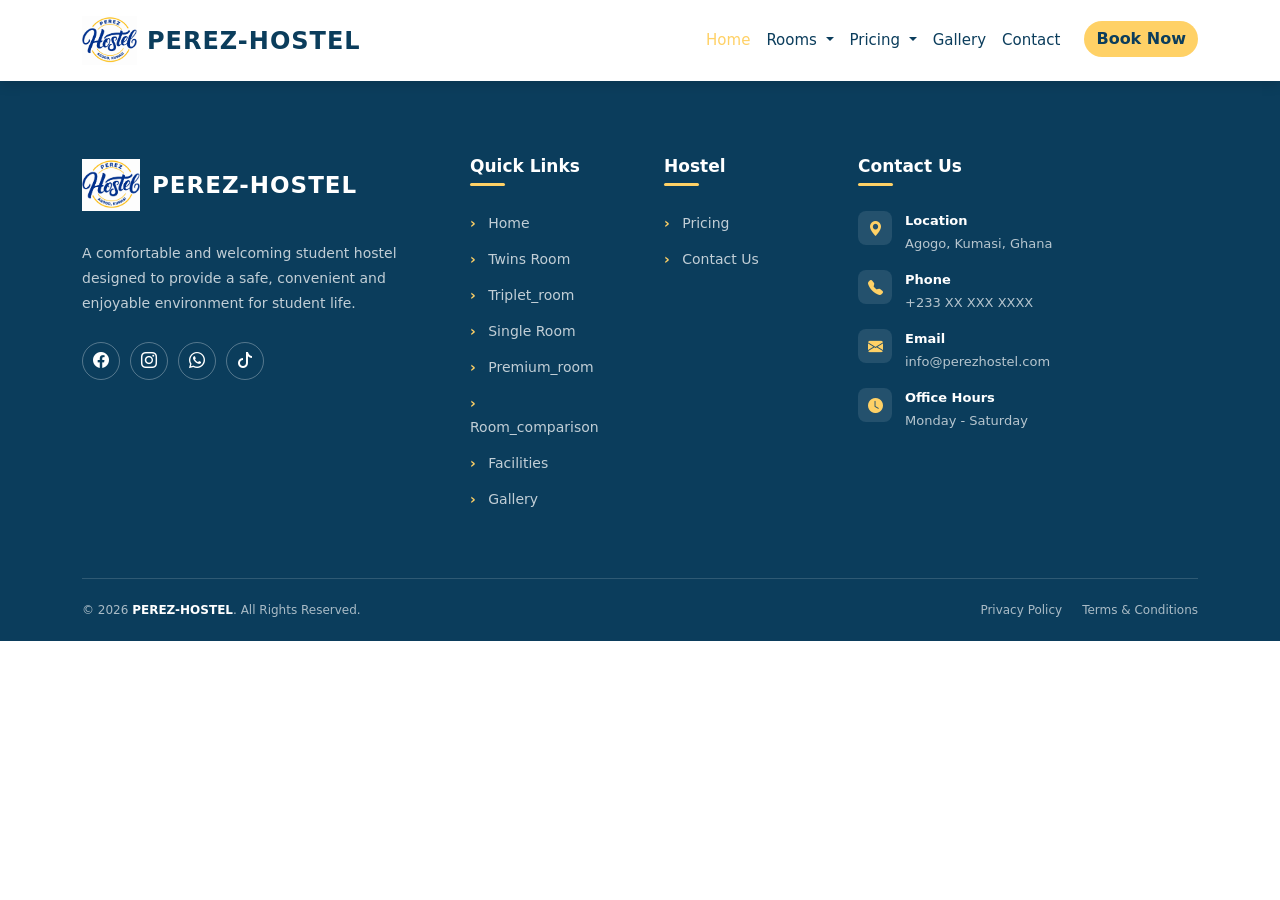
==== about.html @ 24d4a4e7 "new fixes12" ====
<!DOCTYPE html>
<html lang="en">
<head>
    <meta charset="UTF-8">
    <meta name="viewport" content="width=device-width, initial-scale=1.0">

    <title>PEREZ-HOSTEL_ABOUT</title>

    <!-- Bootstrap CSS -->
    <link href="https://cdn.jsdelivr.net/npm/bootstrap@5.3.3/dist/css/bootstrap.min.css" rel="stylesheet">

    <!-- Bootstrap Icons -->
    <link rel="stylesheet" href="https://cdn.jsdelivr.net/npm/bootstrap-icons@1.11.3/font/bootstrap-icons.min.css">
    <!-- OFFLINE BOOTSTRAP CSS -->
    <link rel="stylesheet" href="./bootstrap/css/bootstrap.min.css">
    <!-- BOOTSTRAP ICONS -->
    <link rel="stylesheet" href="https://cdn.jsdelivr.net/npm/bootstrap-icons@1.11.3/font/bootstrap-icons.min.css">
    <link rel="preconnect" href="https://fonts.googleapis.com">
    <link rel="preconnect" href="https://fonts.gstatic.com" crossorigin>
    <link href="https://fonts.googleapis.com/css2?family=Dancing+Script:wght@400..700&family=Noto+Serif+SC:wght@200..900&family=Roboto+Slab:wght@100..900&display=swap" rel="stylesheet">
    <link rel="apple-touch-icon" sizes="180x180" href="./images/favicon_io/apple-touch-icon.png">
    <link rel="icon" type="image/png" sizes="32x32" href="./images/favicon_io/favicon-32x32.png">
    <link rel="icon" type="image/png" sizes="16x16" href="./images/favicon_io/favicon-16x16.png">
    <link rel="manifest" href="./images/favicon_io/site.webmanifest">
    <!-- Bootstrap CSS -->
    <link href="https://cdn.jsdelivr.net/npm/bootstrap@5.3.3/dist/css/bootstrap.min.css" rel="stylesheet">
    <!-- Bootstrap Icons -->
    <link rel="stylesheet" href="https://cdn.jsdelivr.net/npm/bootstrap-icons@1.11.3/font/bootstrap-icons.min.css">
    <!-- My CSS -->
    <link rel="stylesheet" href="stylesheets/style.css">
</head>
<body>
    <!-- NAVBAR -->
    <!-- =========================================
     PEREZ-HOSTEL NAVBAR
========================================= -->

<nav class="navbar navbar-expand-lg hostel-navbar">

    <div class="container">

        <!-- LOGO + HOSTEL NAME -->
        <a class="navbar-brand hostel-brand" href="index.html">

            <img
                class="logo"
                src="./images/logo.png"
                alt="PEREZ-HOSTEL Logo">

            <span>PEREZ-HOSTEL</span>

        </a>


        <!-- =================================
             MOBILE HAMBURGER
        ================================== -->

        <button
            class="navbar-toggler"
            type="button"
            data-bs-toggle="collapse"
            data-bs-target="#hostelNavbar"
            aria-controls="hostelNavbar"
            aria-expanded="false"
            aria-label="Toggle navigation">

            <span class="navbar-toggler-icon"></span>

        </button>


        <!-- =================================
             NAVIGATION
        ================================== -->

        <div
            class="collapse navbar-collapse"
            id="hostelNavbar">

            <ul class="navbar-nav ms-auto">


                <!-- HOME -->
                <li class="nav-item">

                    <a
                        class="nav-link active"
                        href="index.html">
                        Home

                    </a>

                </li>


                <!-- =================================
                     ROOMS DROPDOWN
                ================================== -->

                <li class="nav-item dropdown hostel-dropdown" >

                    <a
                        class="nav-link dropdown-toggle"
                        href="#"
                        role="button"
                        data-bs-toggle="dropdown"
                        aria-expanded="false">
                        Rooms

                    </a>


                    <ul class="dropdown-menu">


                        <li>
                            <a
                                class="dropdown-item"
                                href="single_room.html">
                                Single Room

                            </a>
                        </li>


                        <li>
                            <a
                                class="dropdown-item"
                                href="room2_n_1.html">
                                2-in-1 Room

                            </a>
                        </li>


                        <li>
                            <a
                                class="dropdown-item"
                                href="room3_n_1.html">
                                3-in-1 Room

                            </a>
                        </li>


                        <li>
                            <a
                                class="dropdown-item"
                                href="premium.html">
                                Premium Room

                            </a>
                        </li>


                        <li>
                            <a
                                class="dropdown-item"
                                href="room_comparison.html">
                                Room Comparison

                            </a>
                        </li>


                    </ul>

                </li>                           
                <!-- =================================
                     PRICING DROPDOWN
                ================================== -->

                <li class="nav-item dropdown hostel-dropdown">

                    <a
                        class="nav-link dropdown-toggle"
                        href="#"
                        role="button"
                        data-bs-toggle="dropdown"
                        aria-expanded="false">
                        Pricing

                    </a>


                    <ul class="dropdown-menu">


                        <li>
                            <a
                                class="dropdown-item"
                                href="pricing.html#rooms">

                                Room Prices

                            </a>
                        </li>


                        <li>
                            <a
                                class="dropdown-item"
                                href="pricing.html#payment">
                                Payment Plans

                            </a>
                        </li>

                    </ul>

                </li>


                <!-- GALLERY -->
                <li class="nav-item">

                    <a
                        class="nav-link"
                        href="gallery.html">
                        Gallery

                    </a>

                </li>


                <!-- CONTACT -->
                <li class="nav-item">

                    <a
                        class="nav-link"
                        href="contact.html">
                        Contact

                    </a>

                </li>


                <!-- BOOK NOW -->
                <li class="nav-item ms-lg-3">

                    <a
                        class="btn booking-btn"
                        href="contact.html">
                        Book Now

                    </a>

                </li>


            </ul>

        </div>

    </div>

</nav>
<footer class="hostel-footer">
    
    <div class="container">

        <div class="row g-5">


            <!-- =================================
                 HOSTEL INFORMATION
            ================================== -->

            <div class="col-lg-4 col-md-6">

                <div class="footer-brand">

                    <a href="index.html">

                        <img
                            src="./images/logo.png"
                            alt="Perez Hostel Logo">

                        <span>
                            PEREZ-HOSTEL
                        </span>

                    </a>

                </div>


                <p class="footer-description">

                    A comfortable and welcoming student hostel
                    designed to provide a safe, convenient and
                    enjoyable environment for student life.

                </p>


                <!-- SOCIAL MEDIA -->

                <div class="footer-social">

                    <a href="#" aria-label="Facebook">
                        <i class="bi bi-facebook"></i>
                    </a>

                    <a href="#" aria-label="Instagram">
                        <i class="bi bi-instagram"></i>
                    </a>

                    <a href="#" aria-label="WhatsApp">
                        <i class="bi bi-whatsapp"></i>
                    </a>

                    <a href="#" aria-label="TikTok">
                        <i class="bi bi-tiktok"></i>
                    </a>

                </div>

            </div>


            <!-- =================================
                 QUICK LINKS
            ================================== -->

            <div class="col-lg-2 col-md-6">

                <h3 class="footer-title">
                    Quick Links
                </h3>

                <ul class="footer-links">

                    <li>
                        <a href="index.html">
                            Home
                        </a>
                    </li>
                    <li>
                        <a href="room2_n_1.html">
                            Twins Room
                        </a>
                    </li>
                    
                    <li>
                        <a href="room3_n_1.html">
                            Triplet_room
                        </a>
                    </li>
                    <li>
                        <a href="single_room.html">
                            Single Room
                        </a>
                    </li>
                    <li>
                        <a href="premium.html">
                            Premium_room
                        </a>
                    </li>
                    <li>
                        <a href="room_comparison.html">
                            Room_comparison
                        </a>
                    </li>
                    <li>
                        <a href="#facilities">
                            Facilities
                        </a>
                    </li>

                    <li>
                        <a href="gallery.html">
                            Gallery
                        </a>
                    </li>

                </ul>

            </div>


            <!-- =================================
                 HOSTEL
            ================================== -->

            <div class="col-lg-2 col-md-6">

                <h3 class="footer-title">
                    Hostel
                </h3>

                <ul class="footer-links">

                    <li>
                        <a href="pricing.html">
                            Pricing
                        </a>
                    </li>

                    <li>
                        <a href="contact.html">
                            Contact Us
                        </a>
                    </li>

                </ul>

            </div>


            <!-- =================================
                 CONTACT INFORMATION
            ================================== -->

            <div class="col-lg-4 col-md-6">

                <h3 class="footer-title">
                    Contact Us
                </h3>


                <div class="footer-contact">

                    <div class="contact-item">

                        <i class="bi bi-geo-alt-fill"></i>

                        <div>

                            <strong>
                                Location
                            </strong>

                            <p>
                                Agogo, Kumasi, Ghana
                            </p>

                        </div>

                    </div>


                    <div class="contact-item">

                        <i class="bi bi-telephone-fill"></i>

                        <div>

                            <strong>
                                Phone
                            </strong>

                            <p>
                                +233 XX XXX XXXX
                            </p>

                        </div>

                    </div>


                    <div class="contact-item">

                        <i class="bi bi-envelope-fill"></i>

                        <div>

                            <strong>
                                Email
                            </strong>

                            <p>
                                info@perezhostel.com
                            </p>

                        </div>

                    </div>


                    <div class="contact-item">

                        <i class="bi bi-clock-fill"></i>

                        <div>

                            <strong>
                                Office Hours
                            </strong>

                            <p>
                                Monday - Saturday
                            </p>

                        </div>

                    </div>

                </div>

            </div>

        </div>


        <!-- =================================
             FOOTER BOTTOM
        ================================== -->

        <div class="footer-bottom">

            <p>
                © 2026
                <strong>PEREZ-HOSTEL</strong>.
                All Rights Reserved.
            </p>


            <div class="footer-bottom-links">

                <a href="#">
                    Privacy Policy
                </a>

                <a href="#">
                    Terms & Conditions
                </a>

            </div>

        </div>

    </div>

</footer>
</footer>
<!-- Bootstrap JavaScript
<script src="https://cdn.jsdelivr.net/npm/bootstrap@5.3.3/dist/js/bootstrap.bundle.min.js"></script> -->

    <!-- My JavaScript -->
    <script src="./script/script.js"></script>
<script src="https://cdn.jsdelivr.net/npm/bootstrap@5.3.3/dist/js/bootstrap.bundle.min.js"></script>
</body>
</html>
---- stylesheets/style.css ----
/* =========================================
   PEREZ HOSTEL NAVBAR
========================================= */
.navbar-toggler {
    width: 48px;
    height: 42px;
    padding: 6px 9px;
    border: 2px solid lightskyblue;
    border-radius: 8px;
    background-color:transparent;
    transition: 0.3s ease;
}

.navbar-toggler:hover {
    background-color: rgba(255, 255, 255, 0.15);
}

.navbar-toggler:focus {
    outline: none;
    box-shadow: none;
}

.navbar-toggler-icon {
    width: 100%;

    height: 100%;

    background-size: 100% 100%;

    filter: brightness(0) invert(1);
}

/* ======================================== 
        END 
======================================== */

/* =========================================
  START HERO VIDEO SECTION
========================================= */

.hero-video-section {
    /* width: 100%; */
    margin: 0;
    /* margin-top:0.5px; */

    margin-bottom: 20px;

    /* padding: 0 8px; */

    background-color: white;
}


/* =========================================
   VIDEO CONTAINER
========================================= */

.hero-video-container {
    position: relative;

    width: 100%;

    min-height: calc(100vh - 90px);

    overflow: hidden;
    border-radius: 0 0 14px 14px;

    background-color: #071f2e;
}


/* =========================================
   VIDEO
========================================= */

.hero-video {
    position: absolute;

    top: 0;
    left: 0;

    width: 100%;
    height: 100%;

    object-fit: cover;

    display: block;
}


/* =========================================
   DARK OVERLAY
========================================= */

.hero-video-overlay {
    position: absolute;

    inset: 0;

    background:
        linear-gradient(
            90deg,
            rgba(0, 0, 0, 0.70),
            rgba(0, 0, 0, 0.25),
            rgba(0, 0, 0, 0.15)
        );

    z-index: 1;
}


/* =========================================
   HERO CONTENT
========================================= */

.hero-video-content {
    position: absolute;

    z-index: 2;

    top: 50%;
    left: 8%;

    transform: translateY(-50%);

    max-width: 650px;

    color: white;
}


/* SMALL TITLE */

.hero-small-title {
    display: inline-block;

    margin-bottom: 10px;

    color: #ffd166;

    font-size: 14px;

    font-weight: 700;

    letter-spacing: 3px;
}


/* MAIN TITLE */

.hero-video-content h1 {
    margin: 0;

    color: white;

    font-size: clamp(42px, 6vw, 82px);

    font-weight: 800;

    letter-spacing: 2px;

    line-height: 1.05;
}


/* DESCRIPTION */

.hero-video-content p {
    margin: 18px 0 30px;

    color: rgba(255, 255, 255, 0.92);

    font-size: clamp(18px, 2vw, 25px);

    font-weight: 400;
}


/* =========================================
   BUTTONS
========================================= */

.hero-buttons {
    display: flex;

    align-items: center;

    gap: 14px;
}


.hero-main-btn,
.hero-outline-btn {
    display: inline-flex;

    align-items: center;

    justify-content: center;

    gap: 8px;

    padding: 13px 23px;

    border-radius: 30px;

    text-decoration: none;

    font-size: 14px;

    font-weight: 700;

    transition: 0.3s ease;
}


/* MAIN BUTTON */

.hero-main-btn {
    background-color: #ffd166;

    color: #0b3d5c;
}


.hero-main-btn:hover {
    background-color: #0b3d5c;

    color: #ffd166;

    transform: translateY(-3px);
}


.hero-main-btn i {
    transition: transform 0.3s ease;
}


.hero-main-btn:hover i {
    transform: translateX(5px);
}


/* OUTLINE BUTTON */

.hero-outline-btn {
    border: 2px solid white;

    color: white;

    background-color: transparent;
}


.hero-outline-btn:hover {
    background-color: white;

    color: #0b3d5c;

    transform: translateY(-3px);
}


/* =========================================
   ABOUT SECTION
========================================= */

.about-hostel {
    margin-top: 20px;

    padding: 85px 20px;

    background-color: #f7f9fc;
}


.about-hostel-content {
    max-width: 800px;

    margin: auto;

    text-align: center;
}


.about-hostel-content > span {
    color: #0b3d5c;

    font-size: 13px;

    font-weight: 700;

    letter-spacing: 2px;
}


.about-hostel-content h2 {
    margin: 12px 0 18px;

    color: #0b3d5c;

    font-size: 40px;

    font-weight: 800;
}


.about-hostel-content h2 strong {
    color: #d99b00;
}


.about-hostel-content p {
    color: #6b7280;

    font-size: 16px;

    line-height: 1.8;

    margin: 0;
}



/* =========================================
   PEREZ-HOSTEL NAVBAR
========================================= */

.hostel-navbar {
    background-color:#fff;
    box-shadow: 0 3px 12px rgba(0, 0, 0, 0.15);
}


/* =========================================
   LOGO
========================================= */

.logo {
    width: 55px;
    height: 55px;
    object-fit: contain;
}


.hostel-brand {
    display: flex;
    align-items: center;
    gap: 10px;
    text-decoration: none;
}


.hostel-brand span {
    color:#0b3d5c;
    font-size: 24px;
    font-weight: bold;
    letter-spacing: 1px;
}


.hostel-brand:hover span {
    color: #ffd166;
}


/* =========================================
   NAVIGATION LINKS
========================================= */

.hostel-navbar .nav-link {
    color:#0b3d5c;

    font-size: 15px;
    font-weight: 500;

    transition: 0.3s ease;
}


.hostel-navbar .nav-link:hover {
    color: #ffd166;
}


.hostel-navbar .nav-link.active {
    color: #ffd166;
}


/* =========================================
   DROPDOWN MENU
========================================= */

.hostel-navbar .dropdown-menu {
    background-color: white;

    border: none;

    border-radius: 10px;

    padding: 8px 0;

    min-width: 220px;

    box-shadow: 0 8px 25px rgba(0, 0, 0, 0.18);
}


/* =========================================
   DROPDOWN ITEMS
========================================= */

.hostel-navbar .dropdown-item {
    color: #0b3d5c;

    font-size: 14px;

    padding: 10px 18px;

    transition: 0.25s ease;
}


.hostel-navbar .dropdown-item:hover {
    background-color: #0b3d5c;

    color: white;

    padding-left: 22px;
}


/* =========================================
   DROPDOWN DIVIDER
========================================= */

.hostel-navbar .dropdown-divider {
    margin: 6px 12px;
}


/* =========================================
   BOOK NOW BUTTON
========================================= */

.booking-btn {
    background-color: #ffd166;

    color: #0b3d5c;

    font-weight: bold;

    border-radius: 25px;

    border: none;

    transition: 0.3s ease;
}


.booking-btn:hover {
    background-color: white;

    color: #0b3d5c;

    transform: translateY(-2px);
}

/* =========================================
   HOSTEL INTRODUCTION SECTION
========================================= */

.hostel-intro {
    background-color: #ffffff;

    padding: 70px 20px;

    text-align: center;
}


/* CONTENT */

.intro-content {
    max-width: 850px;

    margin: 0 auto;
}


/* SMALL TITLE */

.intro-label {
    display: inline-block;

    color: #0b3d5c;

    font-size: 14px;

    font-weight: 700;

    letter-spacing: 2px;

    margin-bottom: 12px;
}


/* MAIN HEADING */

.intro-content h2 {
    color: #0b3d5c;

    font-size: 38px;

    font-weight: 800;

    line-height: 1.25;

    margin-bottom: 15px;
}


.intro-content h2 span {
    color: #d99b00;
}


/* GOLD LINE */

.intro-line {
    width: 65px;

    height: 4px;

    background-color: #ffd166;

    border-radius: 10px;

    margin: 0 auto 25px;
}


/* DESCRIPTION */

.intro-content p {
    max-width: 720px;

    margin: 0 auto 30px;

    color: #5f6b75;

    font-size: 16px;

    line-height: 1.8;
}


/* =========================================
   FEATURES
========================================= */

.intro-features {
    display: flex;

    justify-content: center;

    flex-wrap: wrap;

    gap: 25px;

    margin-bottom: 30px;
}


.intro-feature {
    display: flex;

    align-items: center;

    gap: 8px;

    color: #0b3d5c;

    font-size: 14px;

    font-weight: 600;
}


.intro-feature i {
    color: #d99b00;

    font-size: 19px;
}


/* =========================================
   BUTTON
========================================= */

.intro-btn {
    display: inline-flex;

    align-items: center;

    gap: 8px;

    padding: 12px 24px;

    background-color: #0b3d5c;

    color: white;

    text-decoration: none;

    border-radius: 25px;

    font-size: 14px;

    font-weight: 600;

    transition: 0.3s ease;
}


.intro-btn:hover {
    background-color: #ffd166;

    color: #0b3d5c;

    transform: translateY(-2px);
}


.intro-btn i {
    transition: 0.3s ease;
}


.intro-btn:hover i {
    transform: translateX(4px);
}

/* =========================================
   FEATURED SECTION
========================================= */

.featured-section {
    background-color: #f7f9fc;

    padding: 85px 20px;

    overflow: hidden;
}


/* =========================================
   SECTION HEADING
========================================= */

.featured-heading {
    text-align: center;

    max-width: 750px;

    margin: 0 auto 50px;
}


.featured-label {
    display: inline-block;

    color: #0b3d5c;

    font-size: 13px;

    font-weight: 700;

    letter-spacing: 2px;

    margin-bottom: 10px;
}


.featured-heading h2 {
    color: #0b3d5c;

    font-size: 38px;

    font-weight: 800;

    margin-bottom: 12px;
}


.featured-heading h2 span {
    color: #d99b00;
}


.featured-line {
    width: 60px;

    height: 4px;

    background-color: #ffd166;

    border-radius: 10px;

    margin: 0 auto 20px;
}


.featured-heading p {
    color: #6b7280;

    font-size: 16px;

    line-height: 1.7;

    margin: 0;
}


/* =========================================
   FEATURED CARD
========================================= */

.featured-card {
    height: 100%;

    background-color: white;

    border-radius: 18px;

    overflow: hidden;

    box-shadow: 0 8px 25px rgba(0, 0, 0, 0.08);

    transition:
        transform 0.4s ease,
        box-shadow 0.4s ease;

    opacity: 0;

    transform: translateY(70px);
}


/* =========================================
   CARD SCROLL ANIMATION
========================================= */

.featured-card.show-card {
    opacity: 1;

    transform: translateY(0);

    transition:
        opacity 0.8s ease,
        transform 0.8s ease;
}


/* Different animation delays */

.col-lg-4:nth-child(1) .featured-card {
    transition-delay: 0.1s;
}


.col-lg-4:nth-child(2) .featured-card {
    transition-delay: 0.25s;
}


.col-lg-4:nth-child(3) .featured-card {
    transition-delay: 0.4s;
}


/* =========================================
   CARD HOVER
========================================= */

.featured-card:hover {
    transform: translateY(-10px);

    box-shadow: 0 18px 40px rgba(0, 0, 0, 0.14);
}


/* =========================================
   FEATURED IMAGE
========================================= */

.featured-image {
    height: 220px;

    position: relative;

    overflow: hidden;
}


.featured-image img {
    width: 100%;

    height: 100%;

    object-fit: cover;

    transition: transform 0.5s ease;
}


.featured-card:hover .featured-image img {
    transform: scale(1.07);
}


/* =========================================
   IMAGE OVERLAY
========================================= */

.featured-image::after {
    content: "";

    position: absolute;

    inset: 0;

    background: linear-gradient(
        to top,
        rgba(11, 61, 92, 0.45),
        transparent
    );
}


/* =========================================
   FEATURED ICON
========================================= */

.featured-icon {
    position: absolute;

    z-index: 2;

    bottom: 15px;

    left: 18px;

    width: 48px;

    height: 48px;

    display: flex;

    align-items: center;

    justify-content: center;

    background-color: #ffd166;

    color: #0b3d5c;

    border-radius: 50%;

    font-size: 20px;

    box-shadow: 0 5px 15px rgba(0, 0, 0, 0.15);
}


/* =========================================
   CARD CONTENT
========================================= */

.featured-content {
    position: relative;

    padding: 28px 25px 30px;
}


.featured-number {
    position: absolute;

    top: 20px;

    right: 22px;

    color: #e5e7eb;

    font-size: 34px;

    font-weight: 800;
}


.featured-content h3 {
    color: #0b3d5c;

    font-size: 21px;

    font-weight: 700;

    margin-bottom: 12px;
}


.featured-content p {
    color: #6b7280;

    font-size: 14px;

    line-height: 1.7;

    margin-bottom: 20px;
}


/* =========================================
   CARD LINK
========================================= */

.featured-link {
    display: inline-flex;

    align-items: center;

    gap: 7px;

    color: #0b3d5c;

    text-decoration: none;

    font-size: 14px;

    font-weight: 700;

    transition: 0.3s ease;
}


.featured-link i {
    transition: transform 0.3s ease;
}


.featured-link:hover {
    color: #d99b00;
}


.featured-link:hover i {
    transform: translateX(5px);
}

/* facilities */
/* =========================================
   FACILITIES GALLERY
========================================= */

.facilities-gallery {
    padding: 90px 20px;

    background-color: #f7f9fc;

    overflow: hidden;
}


/* =========================================
   HEADING
========================================= */

.facilities-gallery-heading {
    max-width: 760px;

    margin: 0 auto 55px;

    text-align: center;
}


.facilities-gallery-heading > span {
    color: #0b3d5c;

    font-size: 13px;

    font-weight: 700;

    letter-spacing: 2px;
}


.facilities-gallery-heading h2 {
    margin: 12px 0;

    color: #0b3d5c;

    font-size: 40px;

    font-weight: 800;

    line-height: 1.2;
}


.facilities-gallery-heading h2 strong {
    color: #d99b00;
}


.facilities-heading-line {
    width: 65px;

    height: 4px;

    margin: 20px auto;

    background-color: #ffd166;

    border-radius: 10px;
}


.facilities-gallery-heading p {
    color: #6b7280;

    font-size: 16px;

    line-height: 1.8;

    margin: 0;
}


/* =========================================
   FACILITY GRID
========================================= */

.facilities-grid {
    display: grid;

    grid-template-columns: repeat(2, 1fr);

    gap: 22px;
}


/* =========================================
   FACILITY CARD
========================================= */

.facility-card {
    height: 300px;

    position: relative;

    overflow: hidden;

    border-radius: 20px;

    background-color: #0b3d5c;

    box-shadow:
        0 10px 30px rgba(0, 0, 0, 0.10);

    opacity: 0;

    transform: translateY(70px);

    transition:
        opacity 0.8s ease,
        transform 0.8s ease,
        box-shadow 0.3s ease;
}


.facility-card-large {
    height: 430px;

    grid-row: span 2;
}


.facility-card-wide {
    grid-column: span 2;

    height: 280px;
}


/* =========================================
   CARD VISIBLE
========================================= */

.facility-card.facility-visible {
    opacity: 1;

    transform: translateY(0);
}


/* =========================================
   STAGGERED ANIMATION
========================================= */

.facility-card:nth-child(1) {
    transition-delay: 0.05s;
}

.facility-card:nth-child(2) {
    transition-delay: 0.15s;
}

.facility-card:nth-child(3) {
    transition-delay: 0.25s;
}

.facility-card:nth-child(4) {
    transition-delay: 0.35s;
}

.facility-card:nth-child(5) {
    transition-delay: 0.45s;
}

.facility-card:nth-child(6) {
    transition-delay: 0.55s;
}


/* =========================================
   IMAGE
========================================= */

.facility-card img {
    width: 100%;

    height: 100%;

    display: block;

    object-fit: cover;

    transition: transform 0.7s ease;
}


.facility-card:hover img {
    transform: scale(1.08);
}


/* =========================================
   DARK IMAGE OVERLAY
========================================= */

.facility-card::after {
    content: "";

    position: absolute;

    inset: 0;

    background:
        linear-gradient(
            to top,
            rgba(0, 0, 0, 0.82),
            rgba(0, 0, 0, 0.05) 70%
        );

    pointer-events: none;
}


/* =========================================
   CONTENT OVER IMAGE
========================================= */

.facility-overlay {
    position: absolute;

    z-index: 2;

    left: 25px;

    right: 25px;

    bottom: 24px;

    display: flex;

    align-items: flex-end;

    gap: 15px;

    color: white;
}


/* =========================================
   ICON
========================================= */

.facility-icon {
    flex-shrink: 0;

    width: 50px;

    height: 50px;

    display: flex;

    align-items: center;

    justify-content: center;

    border-radius: 14px;

    background-color: #ffd166;

    color: #0b3d5c;

    font-size: 20px;

    transition: transform 0.3s ease;
}


.facility-card:hover .facility-icon {
    transform: translateY(-5px) rotate(-4deg);
}


/* =========================================
   NUMBER
========================================= */

.facility-overlay span {
    color: #ffd166;

    font-size: 12px;

    font-weight: 700;

    letter-spacing: 1px;
}


/* =========================================
   TITLE
========================================= */

.facility-overlay h3 {
    margin: 3px 0 5px;

    color: white;

    font-size: 21px;

    font-weight: 700;
}


/* =========================================
   DESCRIPTION
========================================= */

.facility-overlay p {
    max-width: 480px;

    margin: 0;

    color: rgba(255, 255, 255, 0.85);

    font-size: 13px;

    line-height: 1.5;
}


/* =========================================
   HOVER CARD
========================================= */

.facility-card:hover {
    box-shadow:
        0 20px 45px rgba(0, 0, 0, 0.18);
}


/* =========================================
   BUTTON
========================================= */

.facilities-gallery-button {
    text-align: center;

    margin-top: 40px;
}


.facilities-gallery-button a {
    display: inline-flex;

    align-items: center;

    gap: 9px;

    padding: 13px 25px;

    background-color: #0b3d5c;

    color: white;

    border-radius: 30px;

    text-decoration: none;

    font-size: 14px;

    font-weight: 700;

    transition: 0.3s ease;
}


.facilities-gallery-button a:hover {
    background-color: #ffd166;

    color: #0b3d5c;

    transform: translateY(-3px);
}


.facilities-gallery-button i {
    transition: transform 0.3s ease;
}


.facilities-gallery-button a:hover i {
    transform: translateX(5px);
}

.testi {
  padding: 110px 20px;
  background: linear-gradient(180deg, #ffffff 0%, #f9fafb 100%);
  font-family: 'Poppins', system-ui, sans-serif;
  overflow: hidden;
}

.testi__container {
  max-width: 1100px;
  margin: 0 auto;
}

/* ---------- Header ---------- */
.testi__header {
  text-align: center;
  max-width: 620px;
  margin: 0 auto 55px;
}

.testi__eyebrow {
  display: inline-block;
  color: var(--accent);
  font-size: 13px;
  font-weight: 600;
  letter-spacing: 2px;
  text-transform: uppercase;
  margin-bottom: 12px;
}

/* .testi__title {
  font-size: clamp(1.7rem, 3.4vw, 2.3rem);
  font-weight: 700;
  color: var(--text-dark);
  margin-bottom: 12px;
} */
.testi__header h2 {
    margin: 12px 0;
    color: #0b3d5c;
    font-size: 40px;
    font-weight: 800;
    line-height: 1.2;
}


.testi__header h2 strong {
    color: #d99b00;
}
/* 
.testi__header h2{
    color: navy;
} */

.testi__subtitle {
  color: var(--text-muted);
  font-size: 0.98rem;
  line-height: 1.6;
  margin: 0;
}

/* ---------- Viewport & Track ---------- */
.testi__viewport {
  overflow: hidden;
  padding: 10px 0 30px;
}

.testi__track {
  display: flex;
  gap: 24px;
  transition: transform 0.7s cubic-bezier(0.22, 1, 0.36, 1);
  will-change: transform;
}

/* ---------- Card ---------- */
.t-card {
  flex: 0 0 calc((100% - 48px) / 3);
  background: #fff;
  border: 1px solid var(--border);
  border-radius: 18px;
  padding: 30px 26px 26px;
  display: flex;
  flex-direction: column;
  position: relative;
  transition: transform 0.4s ease, box-shadow 0.4s ease;
}

.t-card:hover {
  transform: translateY(-6px);
  box-shadow: 0 18px 40px rgba(0, 0, 0, 0.08);
}

.t-card__quote {
  position: absolute;
  top: 10px;
  right: 22px;
  font-size: 5rem;
  line-height: 1;
  color: rgba(255, 107, 53, 0.12);
  font-family: Georgia, serif;
  pointer-events: none;
}

.t-card__stars {
  color: #f59e0b;
  font-size: 0.95rem;
  letter-spacing: 2px;
  margin-bottom: 14px;
}

.t-card__text {
  font-size: 0.9rem;
  color: var(--text-muted);
  line-height: 1.7;
  margin: 0 0 22px;
  flex: 1;
}

.t-card__author {
  display: flex;
  align-items: center;
  gap: 12px;
  padding-top: 18px;
  border-top: 1px solid var(--border);
}

.t-card__author img {
  width: 44px;
  height: 44px;
  border-radius: 50%;
  object-fit: cover;
  border: 2px solid var(--accent);
}

.t-card__author strong {
  display: block;
  font-size: 0.9rem;
  font-weight: 600;
  color: var(--text-dark);
}

.t-card__author span {
  font-size: 0.76rem;
  color: var(--text-muted);
}

/* ---------- Controls ---------- */
.testi__controls {
  display: flex;
  justify-content: center;
  align-items: center;
  gap: 20px;
  margin-top: 20px;
}

.testi__arrow {
  width: 44px;
  height: 44px;
  border-radius: 50%;
  border: 1px solid var(--border);
  background: #fff;
  color: var(--text-dark);
  font-size: 1.1rem;
  cursor: pointer;
  transition: all 0.3s ease;
}

.testi__arrow:hover {
  background: var(--accent);
  color: #fff;
  border-color: var(--accent);
  transform: scale(1.08);
}

.testi__dots {
  display: flex;
  gap: 8px;
}

.testi__dots button {
  width: 9px;
  height: 9px;
  border-radius: 50%;
  border: none;
  background: #d1d5db;
  cursor: pointer;
  padding: 0;
  transition: all 0.3s ease;
}

.testi__dots button.active {
  background:navy;
  width: 26px;
  border-radius: 999px;
}

/* ---------- Newsletter Strip ---------- */
.footer__newsletter {
  display: flex;
  justify-content: space-between;
  align-items: center;
  gap: 30px;
  padding: 30px 34px;
  background: linear-gradient(135deg, var(--blue) 0%, var(--blue-dark) 100%);
  border-radius: 18px;
  color: var(--white);
  margin-bottom: 60px;
  /* box-shadow: 0 12px 30px rgba(30, 95, 191, 0.25); */
}

.footer__newsletter-text h3 {
  font-size: 1.25rem;
  font-weight: 700;
  margin: 0 0 6px;
}

.footer__newsletter-text p {
  font-size: 0.88rem;
  opacity: 0.85;
  margin: 0;
}

.footer__form {
  display: flex;
  background: var(--white);
  border-radius: 999px;
  padding: 5px;
  min-width: 340px;
  box-shadow: 0 6px 18px rgba(0, 0, 0, 0.1);
}

.footer__form input {
  flex: 1;
  border: none;
  outline: none;
  padding: 10px 18px;
  font-size: 0.88rem;
  /* color: var(--blue-dark); */
  background: transparent;
  font-family: inherit;
}

.footer__form input::placeholder {
  color: #94b0b8;
}

.footer__form button {
  border: none;
  padding: 10px 22px;
  border-radius: 999px;
  /* background: var(--blue); */
  color: var(--white);
  font-size: 0.85rem;
  font-weight: 600;
  cursor: pointer;
  transition: background 0.3s ease, transform 0.3s ease;
  font-family: inherit;
}

.footer__form button:hover {
  /* background: var(--blue-dark); */
  transform: translateX(2px);
}

/* ---------- Main Grid ---------- */
.footer__grid {
  display: grid;
  grid-template-columns: 1.5fr 1fr 1fr 1.3fr;
  gap: 50px;
  padding-bottom: 50px;
  border-bottom: 1px solid var(--blue-border);
}
 
/* =========================================
   PEREZ HOSTEL FOOTER
========================================= */

.hostel-footer {

    background-color:#0b3d5c;

    color:#fff;

    padding: 75px 20px 0;

}


/* =========================================
   FOOTER BRAND
========================================= */

.footer-brand a {

    display: inline-flex;

    align-items: center;

    gap: 12px;

    text-decoration: none;

}


.footer-brand img {

    width: 58px;

    height: 58px;

    object-fit: contain;

}


.footer-brand span {

    color:#fff;

    font-size: 23px;

    font-weight: 800;

    letter-spacing: 1px;

    transition: 0.3s ease;

}


.footer-brand a:hover span {

    color: #ffd166;

}


/* =========================================
   FOOTER DESCRIPTION
========================================= */

.footer-description {

    max-width: 370px;

    margin: 20px 0 25px;

    color: rgba(255, 255, 255, 0.75);

    font-size: 14px;

    line-height: 1.8;

}


/* =========================================
   SOCIAL MEDIA
========================================= */

.footer-social {

    display: flex;

    gap: 10px;

}


.footer-social a {

    width: 38px;

    height: 38px;

    display: flex;

    align-items: center;

    justify-content: center;

    border: 1px solid rgba(255, 255, 255, 0.3);

    border-radius: 50%;

    color:white;

    text-decoration: none;

    font-size: 16px;

    transition: 0.3s ease;

}


.footer-social a:hover {

    background-color: #ffd166;

    border-color: #ffd166;

    color:white;

    transform: translateY(-4px);

}


/* =========================================
   FOOTER TITLES
========================================= */

.footer-title {

    position: relative;

    margin-bottom: 25px;

    padding-bottom: 10px;

    color:white;

    font-size: 17px;

    font-weight: 700;

}


/* SMALL GOLD LINE */

.footer-title::after {

    content: "";

    position: absolute;

    left: 0;

    bottom: 0;

    width: 35px;

    height: 3px;

    border-radius: 5px;

    background-color: #ffd166;

}


/* =========================================
   FOOTER LINKS
========================================= */

.footer-links {

    margin: 0;

    padding: 0;

    list-style: none;

}


.footer-links li {

    margin-bottom: 12px;

}


.footer-links a {

    color: rgba(255, 255, 255, 0.75);

    text-decoration: none;

    font-size: 14px;

    transition: 0.3s ease;

}


.footer-links a::before {

    content: "›";

    margin-right: 8px;

    color: #ffd166;

    font-weight: bold;

}


.footer-links a:hover {

    color: #ffd166;

    padding-left: 5px;

}


/* =========================================
   CONTACT
========================================= */

.footer-contact {

    display: flex;

    flex-direction: column;

    gap: 17px;

}


.contact-item {

    display: flex;

    align-items: flex-start;

    gap: 13px;

}


.contact-item > i {

    flex-shrink: 0;

    width: 34px;

    height: 34px;

    display: flex;

    align-items: center;

    justify-content: center;

    border-radius: 8px;

    background-color: rgba(255, 255, 255, 0.1);

    color: #ffd166;

    font-size: 15px;

}


.contact-item strong {

    display: block;

    margin-bottom: 3px;

    color: white;

    font-size: 13px;

}


.contact-item p {

    margin: 0;

    color: rgba(255, 255, 255, 0.7);

    font-size: 13px;

    line-height: 1.5;

}


/* =========================================
   FOOTER BOTTOM
========================================= */

.footer-bottom {

    display: flex;

    align-items: center;

    justify-content: space-between;

    gap: 20px;

    margin-top: 55px;

    padding: 22px 0;

    border-top: 1px solid rgba(255, 255, 255, 0.15);

}


.footer-bottom p {

    margin: 0;

    color: rgba(255, 255, 255, 0.65);

    font-size: 12px;

}


.footer-bottom strong {

    color: white;

}


.footer-bottom-links {

    display: flex;

    gap: 20px;

}


.footer-bottom-links a {

    color: rgba(255, 255, 255, 0.65);

    text-decoration: none;

    font-size: 12px;

    transition: 0.3s ease;

}


.footer-bottom-links a:hover {

    color: #ffd166;

}
 

/* =========================================
   TABLET
========================================= */

@media (max-width: 991px) {

    .hostel-footer {

        padding-top: 60px;

    }

}


/* =========================================
   MOBILE
========================================= */

@media (max-width: 576px) {

    .hostel-footer {

        padding: 50px 20px 0;

    }


    .footer-brand span {

        font-size: 20px;

    }


    .footer-title {

        margin-bottom: 18px;

    }


    .footer-description {

        font-size: 13px;

    }


    .footer-bottom {

        flex-direction: column;

        align-items: flex-start;

        margin-top: 40px;

    }


    .footer-bottom-links {

        flex-direction: column;

        gap: 8px;

    }

}
/* ---------- Responsive ---------- */
@media (max-width: 960px) {
  .footer__grid {
    grid-template-columns: 1fr 1fr;
    gap: 40px;
  }
  .footer__col--brand {
    grid-column: span 2;
  }
}

@media (max-width: 720px) {
  .footer__newsletter {
    flex-direction: column;
    text-align: center;
    padding: 30px 22px;
  }
  .footer__form {
    width: 100%;
    min-width: 0;
  }
}

@media (max-width: 560px) {
  .footer { padding: 60px 16px 24px; }
  .footer__grid {
    grid-template-columns: 1fr;
    gap: 34px;
  }
  .footer__col--brand { grid-column: span 1; }
  .footer__bottom {
    flex-direction: column;
    text-align: center;
  }
}
/* =========================================
   TABLET
========================================= */

@media (max-width: 991px) {

    .hostel-footer {

        padding-top: 60px;

    }

}


/* =========================================
   MOBILE
========================================= */

@media (max-width: 576px) {

    .hostel-footer {

        padding: 50px 20px 0;

    }


    .footer-brand span {

        font-size: 20px;

    }


    .footer-title {

        margin-bottom: 18px;

    }


    .footer-description {

        font-size: 13px;

    }


    .footer-bottom {

        flex-direction: column;

        align-items: flex-start;

        margin-top: 40px;

    }


    .footer-bottom-links {

        flex-direction: column;

        gap: 8px;

    }

}
/* ---------- Responsive ---------- */
@media (max-width: 900px) {
  .t-card { flex: 0 0 calc((100% - 24px) / 2); }
}

@media (max-width: 600px) {
  .testi { padding: 80px 16px; }
  .t-card { flex: 0 0 100%; }
}
/* =========================================
   TABLET
========================================= */

@media (max-width: 991px) {

    .facilities-gallery {
        padding: 70px 20px;
    }


    .facilities-gallery-heading h2 {
        font-size: 34px;
    }


    .facility-card {
        height: 280px;
    }


    .facility-card-large {
        height: 380px;
    }

}


/* =========================================
   MOBILE
========================================= */

@media (max-width: 576px) {

    .facilities-gallery {
        padding: 55px 18px;
    }


    .facilities-gallery-heading {
        margin-bottom: 35px;
    }


    .facilities-gallery-heading h2 {
        font-size: 29px;
    }


    .facilities-gallery-heading p {
        font-size: 14px;
    }


    .facilities-grid {
        grid-template-columns: 1fr;

        gap: 16px;
    }


    .facility-card,
    .facility-card-large,
    .facility-card-wide {
        grid-column: auto;

        grid-row: auto;

        height: 280px;
    }


    .facility-overlay {
        left: 17px;

        right: 17px;

        bottom: 18px;

        gap: 10px;
    }


    .facility-icon {
        width: 43px;

        height: 43px;

        font-size: 17px;

        border-radius: 11px;
    }


    .facility-overlay h3 {
        font-size: 18px;
    }


    .facility-overlay p {
        font-size: 12px;
    }

}
/* =========================================
   TABLET
========================================= */

@media (max-width: 991px) {

    .featured-section {
        padding: 70px 20px;
    }


    .featured-heading h2 {
        font-size: 34px;
    }


    .featured-image {
        height: 210px;
    }

}


/* =========================================
   MOBILE
========================================= */

@media (max-width: 576px) {

    .featured-section {
        padding: 55px 18px;
    }


    .featured-heading {
        margin-bottom: 35px;
    }


    .featured-heading h2 {
        font-size: 29px;
    }


    .featured-heading p {
        font-size: 14px;
    }


    .featured-image {
        height: 200px;
    }


    .featured-content {
        padding: 24px 20px 27px;
    }

}
/* =========================================
   MOBILE
========================================= */

@media (max-width: 576px) {

    .hostel-intro {
        padding: 50px 18px;
    }


    .intro-content h2 {
        font-size: 28px;
    }


    .intro-content p {
        font-size: 15px;

        line-height: 1.7;
    }


    .intro-features {
        flex-direction: column;

        align-items: center;

        gap: 15px;
    }


    .intro-feature {
        font-size: 13px;
    }

}

/* =========================================
   DESKTOP DROPDOWN ON HOVER
========================================= */

@media (min-width: 992px) {

    .hostel-dropdown:hover > .dropdown-menu {
        display: block;

        margin-top: 0;
    }


    .hostel-dropdown:hover > .nav-link {
        color: #ffd166;
    }

}




/* =========================================
   MOBILE NAVBAR
========================================= */

@media (max-width: 991px) {

    .hostel-navbar {
        padding: 10px 0;
        z-index:999;

        background-color:lightblue;

    }


    .logo {
        width: 48px;

        height: 48px;
    }


    .hostel-brand span {
        font-size: 20px;
    }


    .hostel-navbar .navbar-collapse {
        padding-top: 15px;

        padding-bottom: 10px;
    }


    .hostel-navbar .navbar-nav {
        width: 100%;
    }


    .hostel-navbar .nav-item {
        width: 100%;
    }


    .hostel-navbar .nav-link {
        padding: 10px 5px;
    }


    /* =================================
       MOBILE DROPDOWN
    ================================= */

    .hostel-navbar .dropdown-menu {
        width: 100%;

        min-width: auto;

        margin-top: 5px;

        margin-left: 0;

        border-radius: 8px;

        box-shadow: none;
    }


    .hostel-navbar .dropdown-item {
        padding: 10px 15px;
    }


    /* =================================
       BOOK NOW
    ================================= */

    .booking-btn {
        display: inline-block;

        margin-top: 8px;

        margin-bottom: 8px;
    }

}

/* =========================================
   TABLET
========================================= */

@media (max-width: 991px) {

    .hostel-video-box {
        height: 300px;
    }

    .video-content h1 {
        font-size: 30px;
    }

    .video-content p {
        font-size: 17px;
    }

}


/* =========================================
   MOBILE
========================================= */

@media (max-width: 576px) {

    .hostel-video-box {
        height: 270px;
    }

    .video-content {
        left: 8%;
        right: 8%;
        bottom: 40px;
    }

    .video-content h1 {
        font-size: 23px;
    }

    .video-content p {
        font-size: 14px;
    }

    .video-content .hero-btn {
        padding: 9px 17px;
        font-size: 14px;
    }

}

/* =========================================
   TABLET
========================================= */

@media (max-width: 991px) {

    .hostel-hero {
        min-height: auto;

        padding: 35px 0;
    }


    .small-images {
        flex-direction: row;
    }


    .small-image-box {
        height: 180px;
    }


    .hostel-carousel {
        height: 400px;
    }


    .hostel-carousel .carousel-item {
        height: 400px;
    }


    .hostel-carousel .carousel-caption h1 {
        font-size: 30px;
    }

}


/* =========================================
   MOBILE
========================================= */

@media (max-width: 576px) {

    .hostel-hero {
        padding: 20px 0;
    }


    .small-images {
        flex-direction: column;
        gap: 12px;
    }


    .small-image-box {
        height: 160px;
    }


    .hostel-carousel {
        height: 330px;
    }


    .hostel-carousel .carousel-item {
        height: 330px;
    }


    .hostel-carousel .carousel-caption {
        left: 12%;
        right: 12%;
        bottom: 55px;
    }


    .hostel-carousel .carousel-caption h1 {
        font-size: 23px;
    }


    .hostel-carousel .carousel-caption p {
        font-size: 14px;
    }


    .hero-btn {
        padding: 9px 17px;
        font-size: 14px;
    }

}

/* =========================================
   SHOW DROPDOWN ON HOVER
========================================= */

@media (min-width: 992px) {

    .hostel-dropdown:hover .dropdown-menu {
        display: block;
        margin-top: 0;
    }

    .hostel-dropdown:hover .dropdown-toggle {
        color: #ffd166;
    }

}


/* =========================================
   TABLET
========================================= */

@media (max-width: 991px) {

    .hero-video-container {
        min-height: 75vh;
    }

    .hero-video-content {
        left: 6%;
        right: 6%;
    }

    .about-hostel-content h2 {
        font-size: 34px;
    }

}


/* =========================================
   MOBILE
========================================= */

@media (max-width: 576px) {

    .hero-video-section {
        margin-top: 5px;

        margin-bottom: 15px;

        padding: 0 5px;
    }


    .hero-video-container {
        min-height: 72vh;

        border-radius: 10px;
    }


    .hero-video-content {
        left: 25px;

        right: 25px;

        top: 50%;
    }


    .hero-small-title {
        font-size: 11px;

        letter-spacing: 2px;
    }


    .hero-video-content h1 {
        font-size: 40px;

        letter-spacing: 1px;
    }


    .hero-video-content p {
        font-size: 17px;

        margin: 14px 0 23px;
    }


    .hero-buttons {
        flex-wrap: wrap;
    }


    .hero-main-btn,
    .hero-outline-btn {
        padding: 11px 18px;

        font-size: 13px;
    }


    .about-hostel {
        margin-top: 15px;

        padding: 60px 18px;
    }


    .about-hostel-content h2 {
        font-size: 29px;
    }


    .about-hostel-content p {
        font-size: 14px;
    }

}
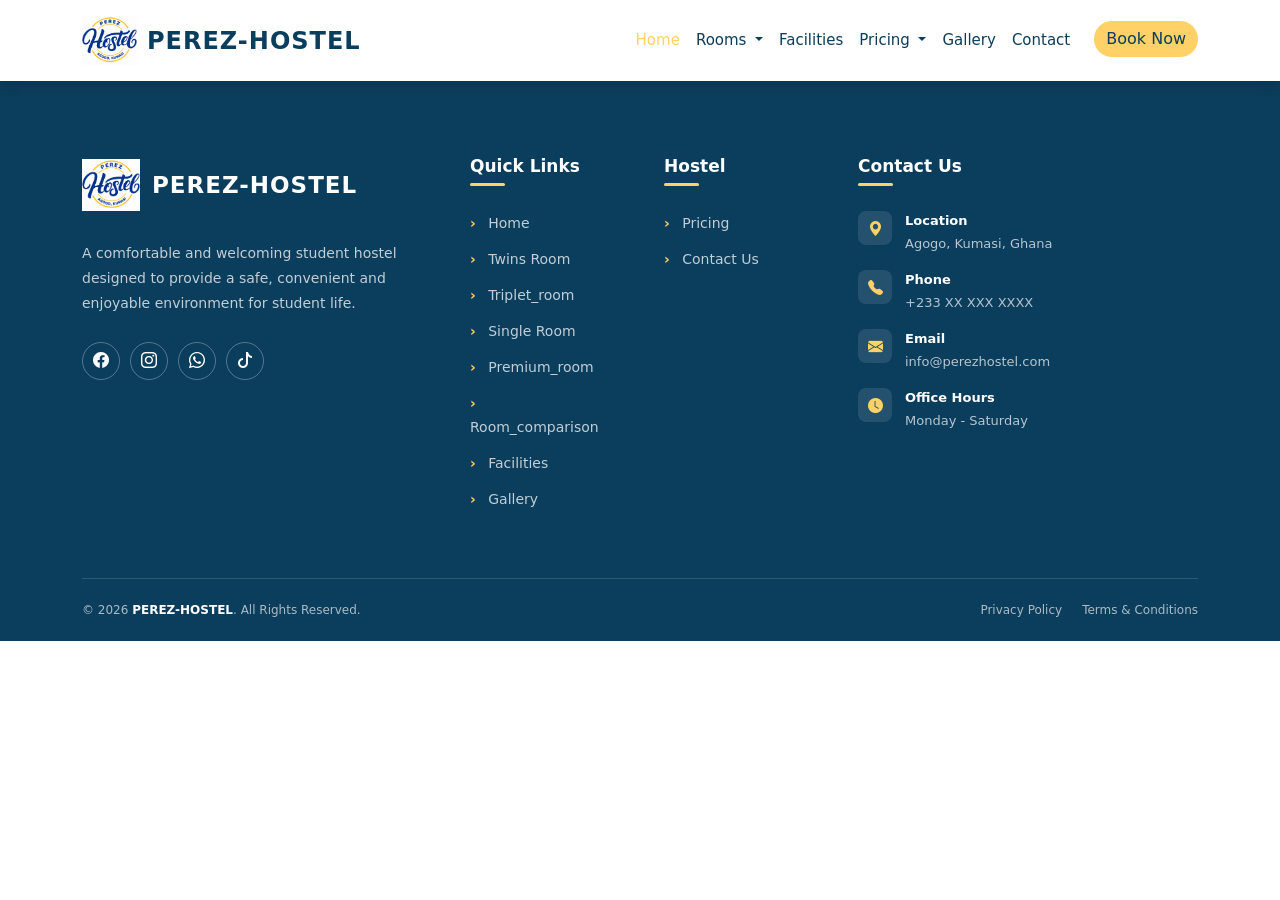
==== commit 8f4fc4dd: "new fixes13" ====
--- a/about.html
+++ b/about.html
@@ -28,6 +28,7 @@
     <link rel="stylesheet" href="https://cdn.jsdelivr.net/npm/bootstrap-icons@1.11.3/font/bootstrap-icons.min.css">
     <!-- My CSS -->
     <link rel="stylesheet" href="stylesheets/style.css">
+    <link rel="stylesheet" href="stylesheets/booking.css">
 </head>
 <body>
     <!-- NAVBAR -->
@@ -166,7 +167,19 @@
 
                     </ul>
 
-                </li>                           
+                </li>
+                <!-- FACILITIES -->
+                <li class="nav-item">
+
+                    <a
+                        class="nav-link"
+                        href="#facilities">
+                        Facilities
+
+                    </a>
+
+                </li>
+                
                 <!-- =================================
                      PRICING DROPDOWN
                 ================================== -->
@@ -237,20 +250,15 @@
 
                 </li>
 
-
                 <!-- BOOK NOW -->
                 <li class="nav-item ms-lg-3">
-
-                    <a
-                        class="btn booking-btn"
-                        href="contact.html">
-                        Book Now
-
-                    </a>
-
+                    <button type="button"
+                        class="btn book-now-btn"
+                        data-bs-toggle="modal"
+                        data-bs-target="#bookingModal">
+                        Book Now 
+                    </button>
                 </li>
-
-
             </ul>
 
         </div>
@@ -258,6 +266,149 @@
     </div>
 
 </nav>
+    <!-- Booking Success Message -->
+    <div class="container">
+        <div id="bookingSuccess"
+             class="alert alert-success text-center mt-4 d-none"
+             role="status">
+            <i class="bi bi-check-circle-fill"></i>
+            Your demo booking request has been submitted!
+        </div>
+    </div>
+
+    <!-- Booking Form Popup -->
+    <div class="modal fade" id="bookingModal"
+         tabindex="-1" aria-labelledby="bookingModalTitle"
+         aria-hidden="true">
+
+        <div class="modal-dialog modal-dialog-centered modal-lg">
+            <div class="modal-content booking-modal">
+
+                <div class="modal-header">
+                    <div>
+                        <span class="modal-small-title">PEREZ-HOSTEL</span>
+                        <h2 class="modal-title" id="bookingModalTitle">
+                            Book Your Room
+                        </h2>
+                        <p class="mb-0 text-muted small">
+                            Fill in your details below.
+                        </p>
+                    </div>
+
+                    <button type="button" class="btn-close"
+                            data-bs-dismiss="modal"
+                            aria-label="Close"></button>
+                </div>
+
+                <div class="modal-body">
+                    <form id="bookingForm" >
+                        <div class="row g-3">
+                            <div class="col-md-6">
+                                <label for="fullName" class="form-label">
+                                    Full Name
+                                </label>
+                                <input type="text" class="form-control"
+                                       id="fullName" name="fullName"
+                                       placeholder="Enter your full name"
+                                       required>
+                            </div>
+
+                            <div class="col-md-6">
+                                <label for="email" class="form-label">
+                                    Email Address
+                                </label>
+                                <input type="email" class="form-control"
+                                       id="email" name="email"
+                                       placeholder="example@email.com"
+                                       required>
+                            </div>
+
+                            <div class="col-md-6">
+                                <label for="phone" class="form-label">
+                                    Phone Number
+                                </label>
+                                <input type="tel" class="form-control"
+                                       id="phone" name="phone"
+                                       placeholder="Enter phone number"
+                                       required>
+                            </div>
+
+                            <div class="col-md-6">
+                                <label for="roomType" class="form-label">
+                                    Preferred Room
+                                </label>
+                                <select class="form-select" id="roomType"
+                                        name="roomType" required>
+                                    <option value="" selected disabled>
+                                        Select a room
+                                    </option>
+                                    <option value="Single Room">
+                                        Single Room
+                                    </option>
+                                    <option value="Double Room">
+                                        Double Room
+                                    </option>
+                                    <option value="Shared Room">
+                                        Shared Room
+                                    </option>
+                                </select>
+                            </div>
+
+                            <div class="col-md-6">
+                                <label for="checkIn" class="form-label">
+                                    Preferred Check-in Date
+                                </label>
+                                <input type="date" class="form-control"
+                                       id="checkIn" name="checkIn"
+                                       required>
+                            </div>
+
+                            <div class="col-md-6">
+                                <label for="duration" class="form-label">
+                                    Length of Stay
+                                </label>
+                                <select class="form-select" id="duration"
+                                        name="duration" required>
+                                    <option value="" selected disabled>
+                                        Select duration
+                                    </option>
+                                    <option value="1 month">1 month</option>
+                                    <option value="3 months">3 months</option>
+                                    <option value="6 months">6 months</option>
+                                    <option value="1 year">1 year</option>
+                                </select>
+                            </div>
+
+                            <div class="col-12">
+                                <label for="message" class="form-label">
+                                    Additional Information (Optional)
+                                </label>
+                                <textarea class="form-control" id="message"
+                                          name="message" rows="3"
+                                          placeholder="Any questions or special requests?"></textarea>
+                            </div>
+
+                        </div>
+
+                        <div class="d-flex gap-3 mt-4 flex-wrap">
+                            <button type="submit"
+                                class="btn submit-booking-btn">
+                                Submit Booking
+                                <i class="bi bi-check-circle"></i>
+                            </button>
+
+                            <button type="button"
+                                    class="btn cancel-booking-btn"
+                                    data-bs-dismiss="modal">
+                                Cancel
+                            </button>
+                        </div>
+
+                    </form>
+                </div>
+            </div>
+        </div>
+    </div>
 <footer class="hostel-footer">
     
     <div class="container">
--- a/stylesheets/booking.css
+++ b/stylesheets/booking.css
@@ -0,0 +1,194 @@
+/* 
+* {
+    box-sizing: border-box;
+}
+
+body {
+    margin: 0;
+    font-family: 'Poppins', sans-serif;
+    background: #f7f9fc;
+    color: #183044;
+}
+
+.hostel-navbar {
+    background: #0b3d5c;
+    padding: 14px 0;
+}
+
+.hostel-navbar .navbar-brand {
+    display: flex;
+    align-items: center;
+    color: #fff;
+    letter-spacing: 1px;
+}
+
+.hostel-navbar .navbar-brand img {
+    object-fit: contain;
+} */
+
+/* .home-btn {
+    color: #fff;
+    border: 1px solid #ffd166;
+    border-radius: 25px;
+    padding: 9px 20px;
+} */
+/* 
+.home-btn:hover {
+    background: #ffd166;
+    color: #0b3d5c;
+} */
+/* 
+.booking-hero {
+    min-height: 470px;
+    display: flex;
+    align-items: center;
+    padding: 80px 0;
+    color: #fff;
+    background:
+        linear-gradient(110deg, rgba(5, 35, 54, .96),
+        rgba(11, 61, 92, .83)),
+        url("../images/booking-bg.jpg") center/cover no-repeat;
+} */
+
+/* .booking-content {
+    max-width: 700px;
+} */
+
+/* .booking-label {
+    display: inline-block;
+    color: #ffd166;
+    font-size: 13px;
+    font-weight: 700;
+    letter-spacing: 2px;
+    margin-bottom: 20px;
+} */
+
+/* .booking-content h1 {
+    font-size: clamp(34px, 5vw, 58px);
+    line-height: 1.2;
+    font-weight: 800;
+    margin-bottom: 22px;
+} */
+
+/* .booking-content h1 span {
+    color: #ffd166;
+} */
+/* 
+.booking-content p {
+    max-width: 570px;
+    color: #e4edf3;
+    line-height: 1.9;
+    margin-bottom: 28px;
+} */
+
+.book-now-btn,
+.submit-booking-btn {
+    background: #ffd166;
+    color: #0b3d5c;
+    font-weight:500;
+    border: none;
+    border-radius:50px;
+    /* padding: 12px 20px; */
+    transition: .3s ease;
+}
+
+.book-now-btn:hover,
+.submit-booking-btn:hover {
+    background: #eab843;
+    color: #0b3d5c;
+    transform: translateY(-2px);
+}
+
+.booking-modal {
+    border: none;
+    border-radius: 18px;
+    overflow: hidden;
+}
+
+.booking-modal .modal-header {
+    padding: 25px 30px;
+    border-bottom: 1px solid #edf0f3;
+}
+
+.modal-small-title {
+    display: block;
+    font-size: 11px;
+    font-weight: 700;
+    color: #d99b00;
+    letter-spacing: 2px;
+    margin-bottom: 7px;
+}
+
+.booking-modal .modal-title {
+    color: #0b3d5c;
+    font-weight: 800;
+    font-size: 25px;
+}
+
+.booking-modal .modal-body {
+    padding: 28px 30px 32px;
+}
+
+.booking-modal .form-label {
+    font-size: 13px;
+    font-weight: 600;
+    color: #183044;
+}
+
+.booking-modal .form-control,
+.booking-modal .form-select {
+    min-height: 46px;
+    border: 1px solid #dce3e8;
+    border-radius: 8px;
+    font-size: 14px;
+}
+
+.booking-modal textarea.form-control {
+    min-height: 95px;
+}
+
+.booking-modal .form-control:focus,
+.booking-modal .form-select:focus {
+    border-color: #0b6b98;
+    box-shadow: 0 0 0 3px rgba(11, 107, 152, .12);
+}
+
+.cancel-booking-btn {
+    border: 1px solid #dce3e8;
+    border-radius: 8px;
+    padding: 14px 24px;
+    color: #52616b;
+}
+
+.cancel-booking-btn:hover {
+    background: #edf2f5;
+}
+/* 
+.booking-footer {
+    background: #0b3d5c;
+    color: #fff;
+    text-align: center;
+    padding: 22px 15px;
+    font-size: 13px;
+} */
+
+@media (max-width: 576px) {
+    .booking-hero {
+        min-height: 420px;
+        padding: 60px 0;
+    }
+
+    .booking-content h1 {
+        font-size: 36px;
+    }
+
+    .booking-modal .modal-header,
+    .booking-modal .modal-body {
+        padding: 22px 18px;
+    }
+
+    .submit-booking-btn,
+    .cancel-booking-btn {
+        width: 100%;
+    }
+}
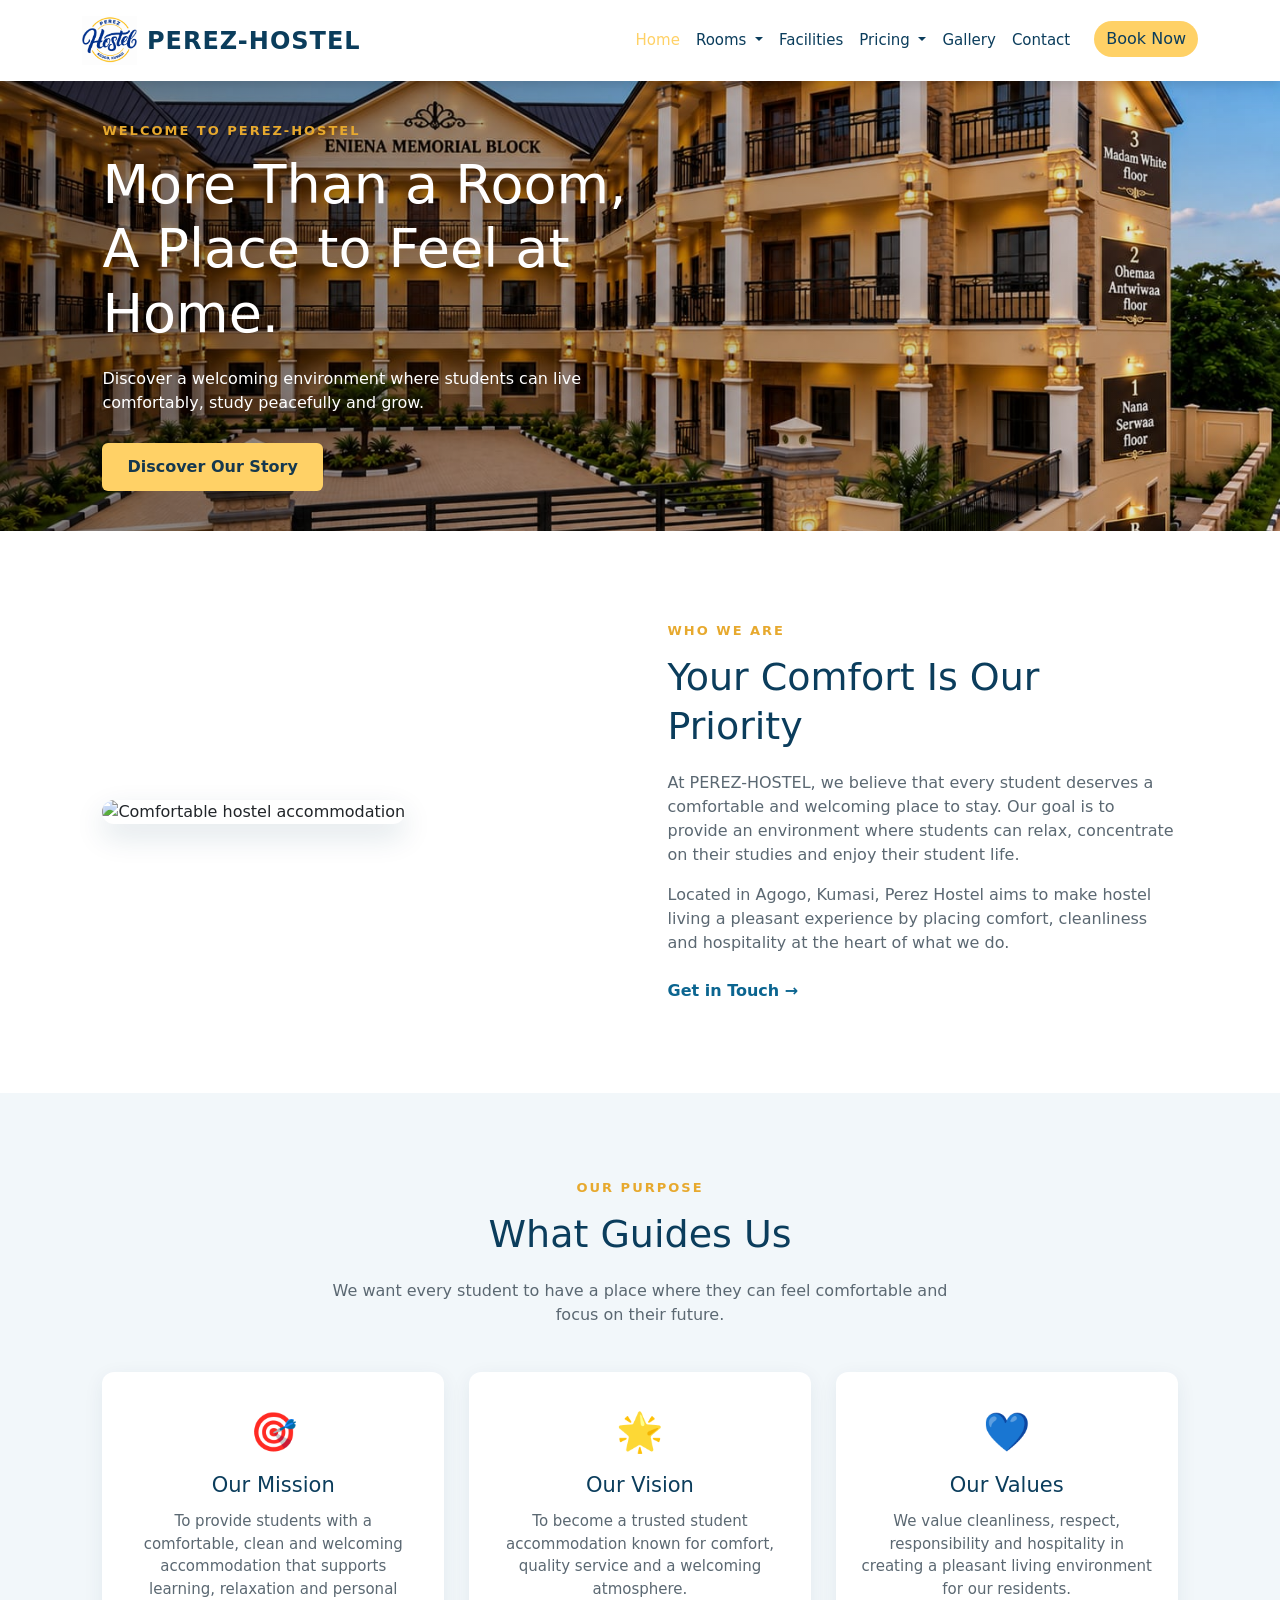
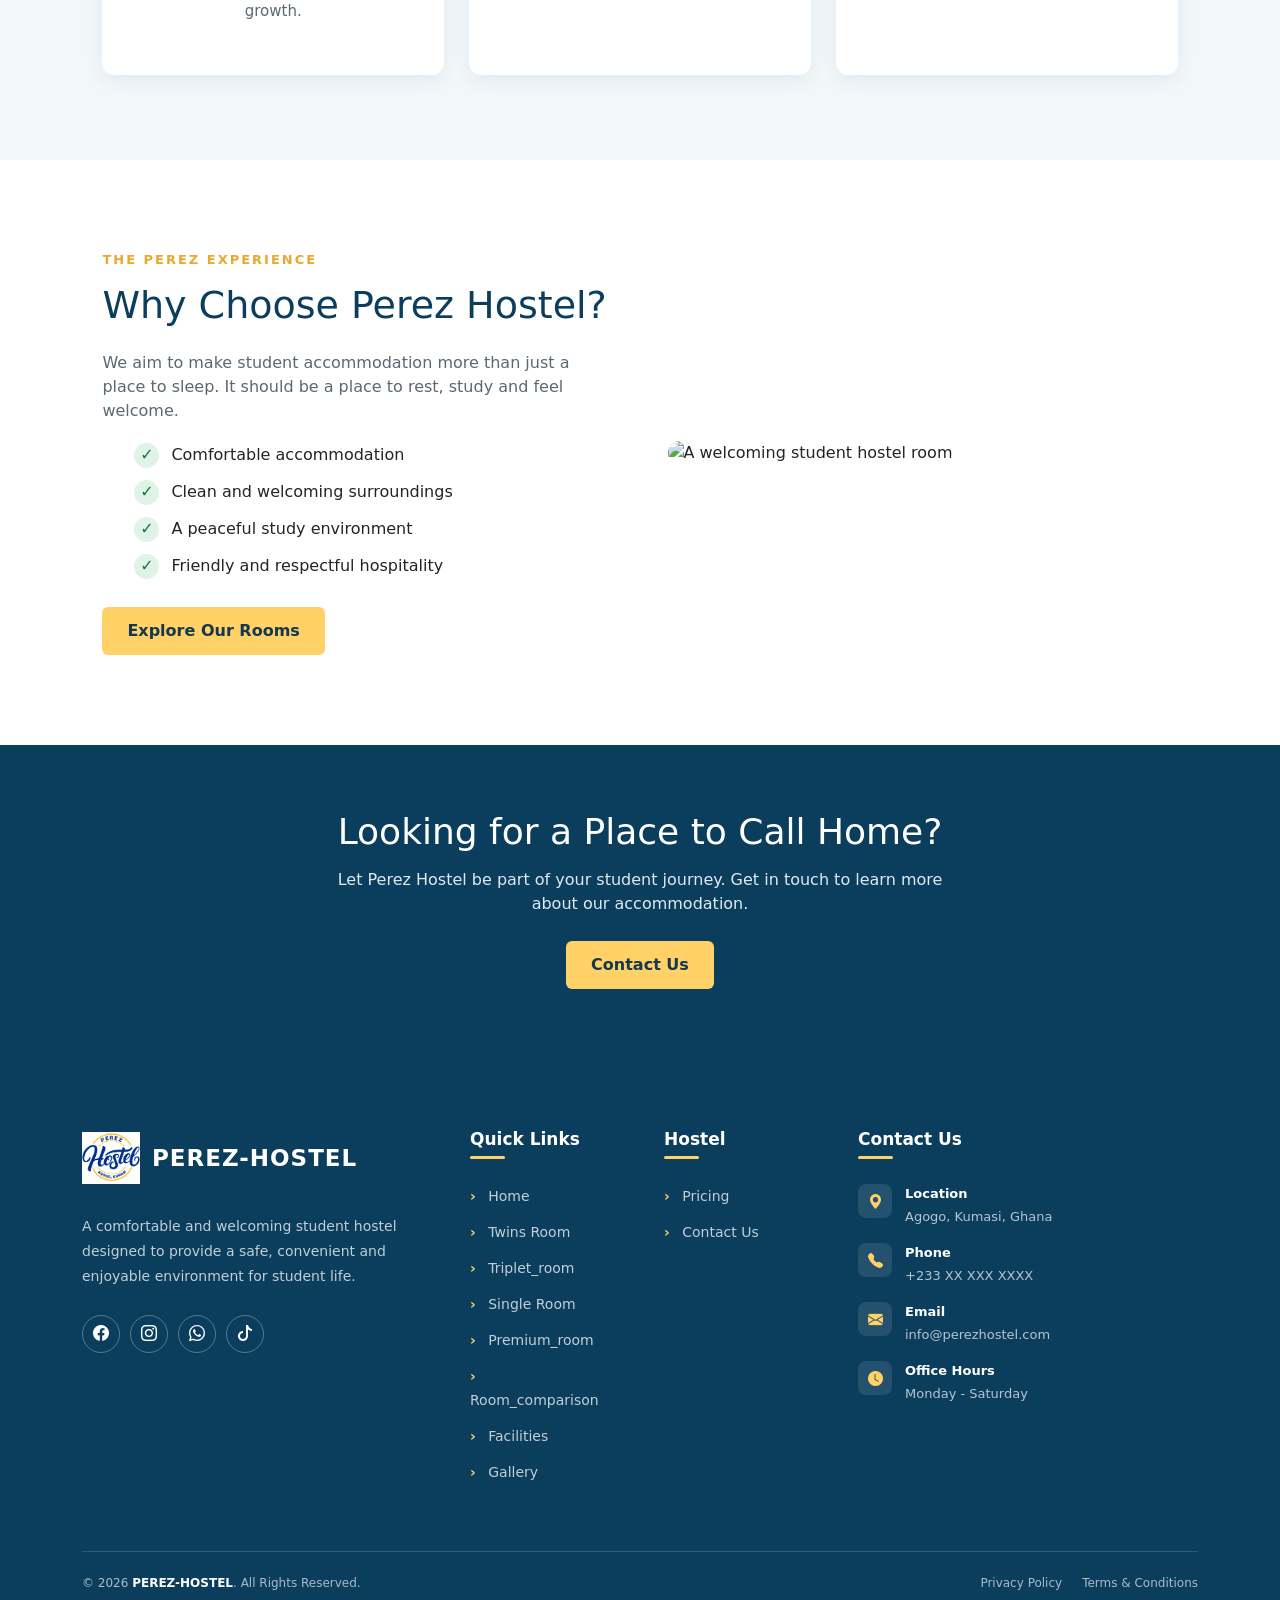
==== commit 2ad3a5c1: "new fixes14" ====
--- a/about.html
+++ b/about.html
@@ -29,6 +29,7 @@
     <!-- My CSS -->
     <link rel="stylesheet" href="stylesheets/style.css">
     <link rel="stylesheet" href="stylesheets/booking.css">
+    <link rel="stylesheet" href="stylesheets/about.css">
 </head>
 <body>
     <!-- NAVBAR -->
@@ -409,6 +410,138 @@
             </div>
         </div>
     </div>
+    
+    <!-- Hero Section -->
+    <header class="hero">
+        <div class="hero-content">
+            <p class="eyebrow">WELCOME TO PEREZ-HOSTEL</p>
+            <h1>More Than a Room,<br>A Place to Feel at Home.</h1>
+            <p>
+                Discover a welcoming environment where students
+                can live comfortably, study peacefully and grow.
+            </p>
+            <a href="#our-story" class="hero-button">Discover Our Story</a>
+        </div>
+    </header>
+
+    <!-- About Section -->
+    <section class="about-section" id="our-story">
+        <div class="about-image">
+            <img
+                src="./images/hostel.jpg"
+                alt="Comfortable hostel accommodation">
+        </div>
+
+        <div class="about-text">
+            <p class="section-label">WHO WE ARE</p>
+            <h2>Your Comfort Is Our Priority</h2>
+
+            <p>
+                At PEREZ-HOSTEL, we believe that every student
+                deserves a comfortable and welcoming place to stay.
+                Our goal is to provide an environment where students
+                can relax, concentrate on their studies and enjoy
+                their student life.
+            </p>
+
+            <p>
+                Located in Agogo, Kumasi, Perez Hostel aims to make
+                hostel living a pleasant experience by placing
+                comfort, cleanliness and hospitality at the heart
+                of what we do.
+            </p>
+
+            <a href="contact.html" class="text-link">
+                Get in Touch →
+            </a>
+        </div>
+    </section>
+
+    <!-- Mission and Vision -->
+    <section class="purpose-section">
+        <div class="purpose-heading">
+            <p class="section-label">OUR PURPOSE</p>
+            <h2>What Guides Us</h2>
+            <p>
+                We want every student to have a place where they
+                can feel comfortable and focus on their future.
+            </p>
+        </div>
+
+        <div class="purpose-grid">
+
+            <article class="purpose-card">
+                <div class="purpose-icon">🎯</div>
+                <h3>Our Mission</h3>
+                <p>
+                    To provide students with a comfortable,
+                    clean and welcoming accommodation that
+                    supports learning, relaxation and personal growth.
+                </p>
+            </article>
+
+            <article class="purpose-card">
+                <div class="purpose-icon">🌟</div>
+                <h3>Our Vision</h3>
+                <p>
+                    To become a trusted student accommodation
+                    known for comfort, quality service and a
+                    welcoming atmosphere.
+                </p>
+            </article>
+
+            <article class="purpose-card">
+                <div class="purpose-icon">💙</div>
+                <h3>Our Values</h3>
+                <p>
+                    We value cleanliness, respect, responsibility
+                    and hospitality in creating a pleasant
+                    living environment for our residents.
+                </p>
+            </article>
+
+        </div>
+    </section>
+
+    <!-- Why Choose Us -->
+    <section class="choose-section">
+        <div class="choose-content">
+            <p class="section-label">THE PEREZ EXPERIENCE</p>
+            <h2>Why Choose Perez Hostel?</h2>
+            <p>
+                We aim to make student accommodation more than
+                just a place to sleep. It should be a place to
+                rest, study and feel welcome.
+            </p>
+
+            <ul class="benefit-list">
+                <li><span>✓</span> Comfortable accommodation</li>
+                <li><span>✓</span> Clean and welcoming surroundings</li>
+                <li><span>✓</span> A peaceful study environment</li>
+                <li><span>✓</span> Friendly and respectful hospitality</li>
+            </ul>
+
+            <a href="rooms.html" class="hero-button">
+                Explore Our Rooms
+            </a>
+        </div>
+
+        <div class="choose-image">
+            <img
+                src="./images/hostel-room.jpg"
+                alt="A welcoming student hostel room">
+        </div>
+    </section>
+
+    <!-- Call to Action -->
+    <section class="cta-section">
+        <h2>Looking for a Place to Call Home?</h2>
+        <p>
+            Let Perez Hostel be part of your student journey.
+            Get in touch to learn more about our accommodation.
+        </p>
+        <a href="contact.html" class="cta-button">Contact Us</a>
+    </section>
 <footer class="hostel-footer">
     
     <div class="container">
--- a/stylesheets/about.css
+++ b/stylesheets/about.css
@@ -0,0 +1,421 @@
+
+/* GENERAL STYLES */
+* {
+    margin: 0;
+    padding: 0;
+    box-sizing: border-box;
+}
+
+html {
+    scroll-behavior: smooth;
+}
+/* 
+body {
+    font-family: Arial, Helvetica, sans-serif;
+    color: #263746;
+    background-color: #ffffff;
+    line-height: 1.7;
+} */
+
+img {
+    max-width: 100%;
+}
+
+a {
+    text-decoration: none;
+}
+
+/* NAVBAR */
+/* .navbar {
+    min-height: 85px;
+    padding: 12px 6%;
+    background-color: #0b3d5c;
+    display: flex;
+    align-items: center;
+    justify-content: space-between;
+    gap: 25px;
+    flex-wrap: wrap;
+} */
+
+.brand {
+    display: flex;
+    align-items: center;
+    gap: 12px;
+    color: white;
+    font-size: 22px;
+    font-weight: bold;
+    letter-spacing: 1px;
+}
+
+.brand img {
+    width: 55px;
+    height: 55px;
+    object-fit: contain;
+}
+
+.nav-links {
+    display: flex;
+    align-items: center;
+    gap: 22px;
+    list-style: none;
+    flex-wrap: wrap;
+}
+
+.nav-links a {
+    color: white;
+    font-size: 14px;
+    transition: color 0.3s ease;
+}
+
+.nav-links a:hover,
+.nav-links a.active {
+    color: #ffd166;
+}
+
+/* HERO */
+.hero {
+    height:450px;
+    padding: 90px 8%;
+    display: flex;
+    align-items: center;
+    background:linear-gradient(90deg,rgba(0, 0, 0, 0.5),rgba(0, 0, 0, 0.05)),
+        url("/images/hostel.JPG") 
+        center /cover 
+        no-repeat;
+}
+
+.hero-content {
+    max-width: 650px;
+    color: white;
+}
+
+.eyebrow,
+.section-label {
+    color: #e7a92e;
+    font-weight: bold;
+    font-size: 13px;
+    letter-spacing: 2px;
+    margin-bottom: 12px;
+}
+
+.hero h1 {
+    font-size: clamp(34px, 5vw, 54px);
+    line-height: 1.2;
+    margin-bottom: 20px;
+}
+
+.hero-content > p:not(.eyebrow) {
+    font-size: 16px;
+    max-width: 540px;
+    margin-bottom: 28px;
+}
+
+.hero-button,
+.cta-button {
+    display: inline-block;
+    background-color: #ffd166;
+    color: #15384e;
+    padding: 12px 25px;
+    border-radius: 6px;
+    font-weight: bold;
+    transition: 0.3s ease;
+}
+
+.hero-button:hover,
+.cta-button:hover {
+    background-color: #ffffff;
+    transform: translateY(-3px);
+}
+
+/* ABOUT SECTION */
+.about-section {
+    padding: 90px 8%;
+    display: grid;
+    grid-template-columns: 1fr 1fr;
+    align-items: center;
+    gap: 55px;
+}
+
+.about-image img {
+    width: 100%;
+    height: 390px;
+    object-fit: cover;
+    border-radius: 14px;
+    box-shadow: 0 12px 30px rgba(11, 61, 92, 0.14);
+}
+
+.about-text h2,
+.purpose-heading h2,
+.choose-content h2 {
+    color: #0b3d5c;
+    font-size: clamp(28px, 3vw, 38px);
+    line-height: 1.3;
+    margin-bottom: 20px;
+}
+
+.about-text p:not(.section-label) {
+    color: #5b6872;
+    margin-bottom: 16px;
+}
+
+.text-link {
+    display: inline-block;
+    margin-top: 8px;
+    color: #0b6590;
+    font-weight: bold;
+}
+
+.text-link:hover {
+    color: #e7a92e;
+}
+
+/* MISSION, VISION AND VALUES */
+.purpose-section {
+    background-color: #f2f7fa;
+    padding: 85px 8%;
+}
+
+.purpose-heading {
+    max-width: 650px;
+    margin: 0 auto 45px;
+    text-align: center;
+}
+
+.purpose-heading > p:last-child {
+    color: #5b6872;
+}
+
+.purpose-grid {
+    display: grid;
+    grid-template-columns: repeat(3, minmax(0, 1fr));
+    gap: 25px;
+}
+
+.purpose-card {
+    background-color: white;
+    padding: 32px 25px;
+    border-radius: 12px;
+    text-align: center;
+    box-shadow: 0 5px 20px rgba(11, 61, 92, 0.07);
+    border-bottom: 4px solid transparent;
+    transition: transform 0.3s ease,
+                box-shadow 0.3s ease,
+                border-color 0.3s ease;
+}
+
+.purpose-card:hover {
+    transform: translateY(-8px);
+    box-shadow: 0 14px 28px rgba(11, 61, 92, 0.13);
+    border-bottom-color: #ffd166;
+}
+
+.purpose-icon {
+    font-size: 38px;
+    margin-bottom: 12px;
+}
+
+.purpose-card h3 {
+    color: #0b3d5c;
+    font-size: 21px;
+    margin-bottom: 12px;
+}
+
+.purpose-card p {
+    color: #5b6872;
+    font-size: 15px;
+}
+
+/* WHY CHOOSE US */
+.choose-section {
+    padding: 90px 8%;
+    display: grid;
+    grid-template-columns: 1fr 1fr;
+    align-items: center;
+    gap: 55px;
+}
+
+.choose-content > p:not(.section-label) {
+    color: #5b6872;
+    margin-bottom: 20px;
+}
+
+.benefit-list {
+    list-style: none;
+    margin-bottom: 28px;
+}
+
+.benefit-list li {
+    display: flex;
+    align-items: center;
+    gap: 12px;
+    margin-bottom: 12px;
+}
+
+.benefit-list span {
+    display: inline-flex;
+    align-items: center;
+    justify-content: center;
+    width: 25px;
+    height: 25px;
+    flex-shrink: 0;
+    border-radius: 50%;
+    background-color: #dff4e7;
+    color: #167448;
+    font-weight: bold;
+}
+
+.choose-image img {
+    width: 100%;
+    height: 390px;
+    object-fit: cover;
+    border-radius: 14px;
+}
+
+/* CALL TO ACTION */
+.cta-section {
+    background-color: #0b3d5c;
+    color: white;
+    padding: 65px 8%;
+    text-align: center;
+}
+
+.cta-section h2 {
+    font-size: clamp(27px, 4vw, 36px);
+    margin-bottom: 15px;
+}
+
+.cta-section p {
+    max-width: 650px;
+    margin: 0 auto 25px;
+    color: #e0eaf0;
+}
+
+/* FOOTER */
+/* .footer {
+    background-color: #f7fafc;
+    color: #344b5a;
+    padding: 55px 8% 0;
+} */
+
+.footer-content {
+    display: grid;
+    grid-template-columns: 1.3fr 1fr 1fr;
+    gap: 40px;
+    padding-bottom: 40px;
+}
+/* 
+.footer h3 {
+    color: #0b3d5c;
+    margin-bottom: 15px;
+} */
+
+/* .footer p {
+    font-size: 14px;
+    margin-bottom: 10px;
+}
+
+.footer-links a {
+    display: block;
+    color: #344b5a;
+    margin-bottom: 8px;
+} */
+/* 
+.footer-links a:hover {
+    color: #0b6590;
+}
+
+.footer-bottom {
+    border-top: 1px solid #dce5eb;
+    padding: 18px 0;
+    text-align: center;
+} */
+
+/* TABLETS */
+@media (max-width: 900px) {
+    /* .navbar {
+        justify-content: center;
+    }
+
+    .nav-links {
+        justify-content: center;
+    } */
+
+    .about-section,
+    .choose-section {
+        gap: 30px;
+    }
+
+    .purpose-grid {
+        grid-template-columns: repeat(2, minmax(0, 1fr));
+    }
+/* 
+    .footer-content {
+        grid-template-columns: repeat(2, minmax(0, 1fr));
+    } */
+}
+
+/* MOBILE PHONES */
+@media (max-width: 600px) {
+    /* .navbar {
+        padding: 15px;
+        gap: 15px;
+    } */
+
+    .brand {
+        font-size: 19px;
+    }
+
+    .brand img {
+        width: 45px;
+        height: 45px;
+    }
+
+    /* .nav-links {
+        gap: 12px 16px;
+    }
+
+    .nav-links a {
+        font-size: 13px;
+    } */
+
+    .hero {
+        min-height: 420px;
+        padding: 65px 7%;
+    }
+
+    .about-section,
+    .choose-section {
+        grid-template-columns: 1fr;
+        padding: 60px 7%;
+    }
+
+    .about-image img,
+    .choose-image img {
+        height: 270px;
+    }
+
+    .purpose-section {
+        padding: 60px 7%;
+    }
+
+    .purpose-grid {
+        grid-template-columns: 1fr;
+    }
+
+    .purpose-card {
+        padding: 28px 22px;
+    }
+
+    .cta-section {
+        padding: 55px 7%;
+    }
+/* 
+    .footer {
+        padding: 45px 7% 0;
+    }
+
+    .footer-content {
+        grid-template-columns: 1fr;
+        gap: 25px;
+    } */
+}
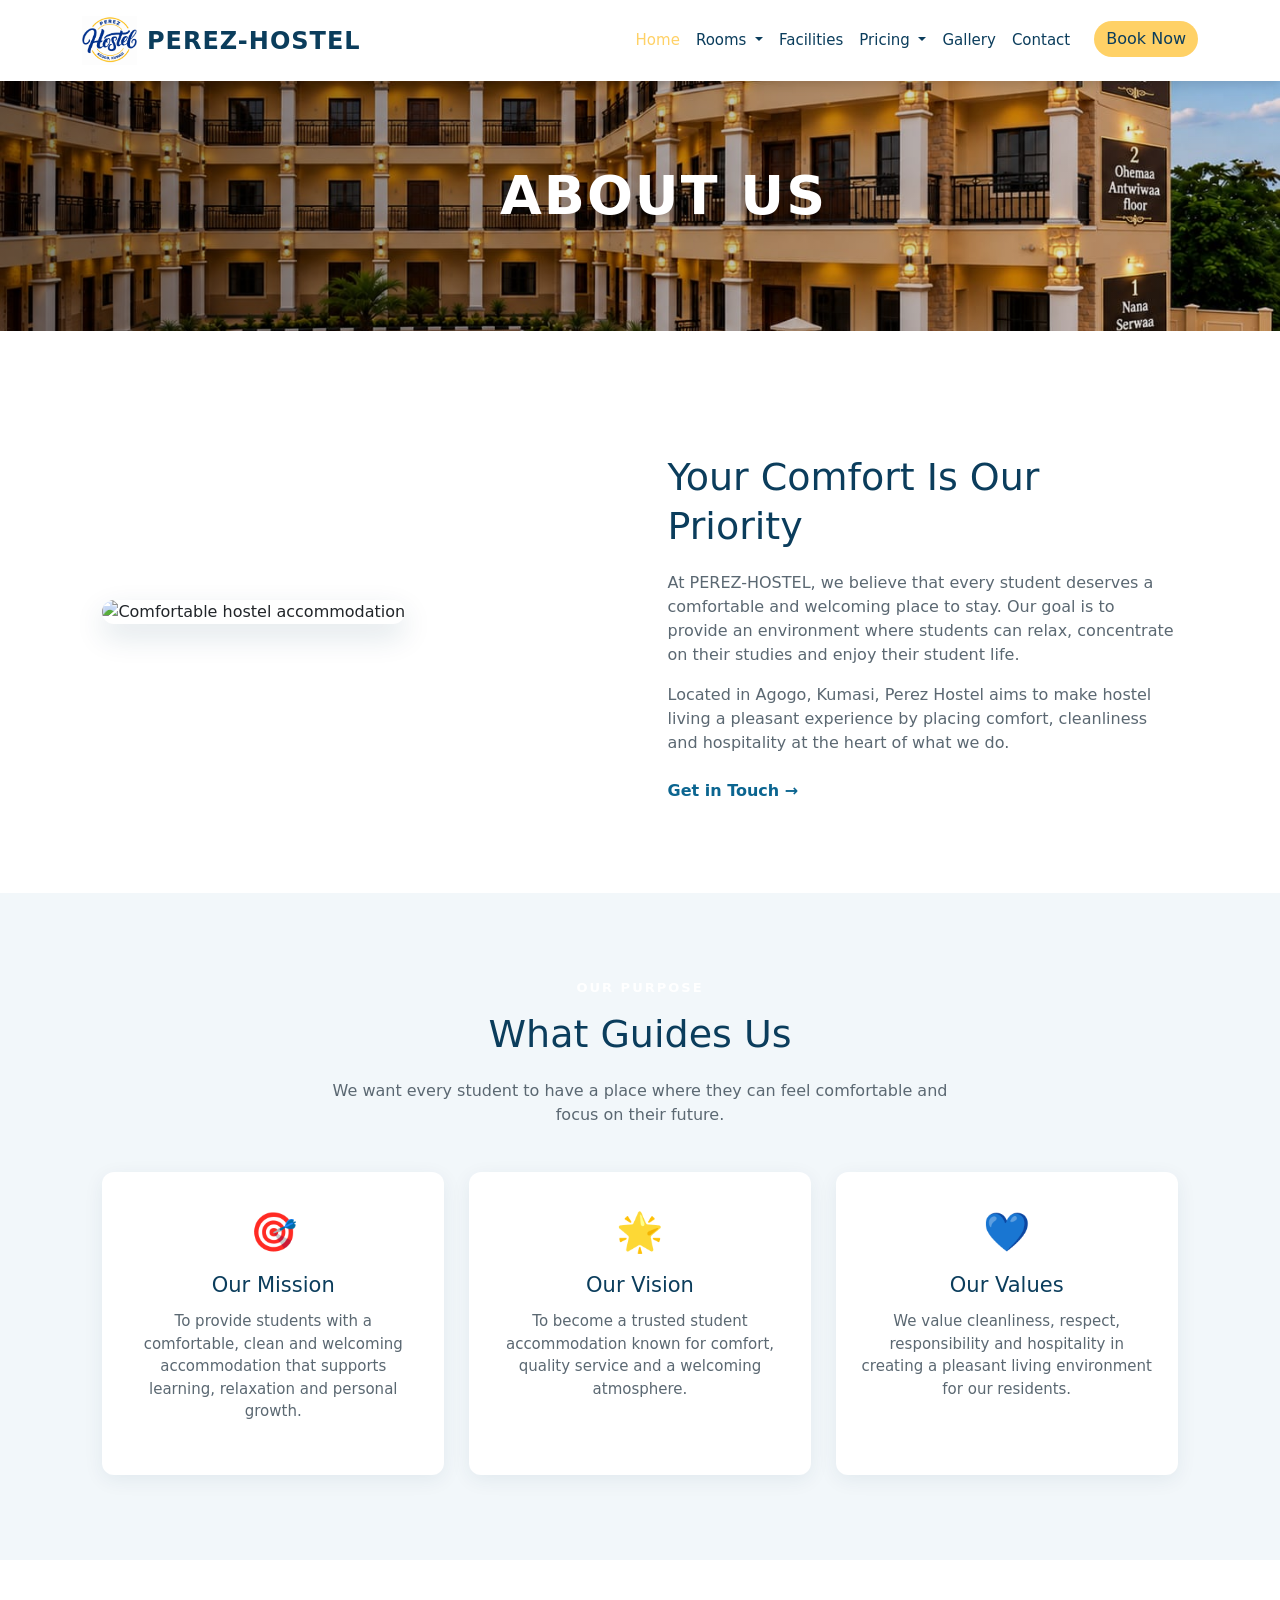
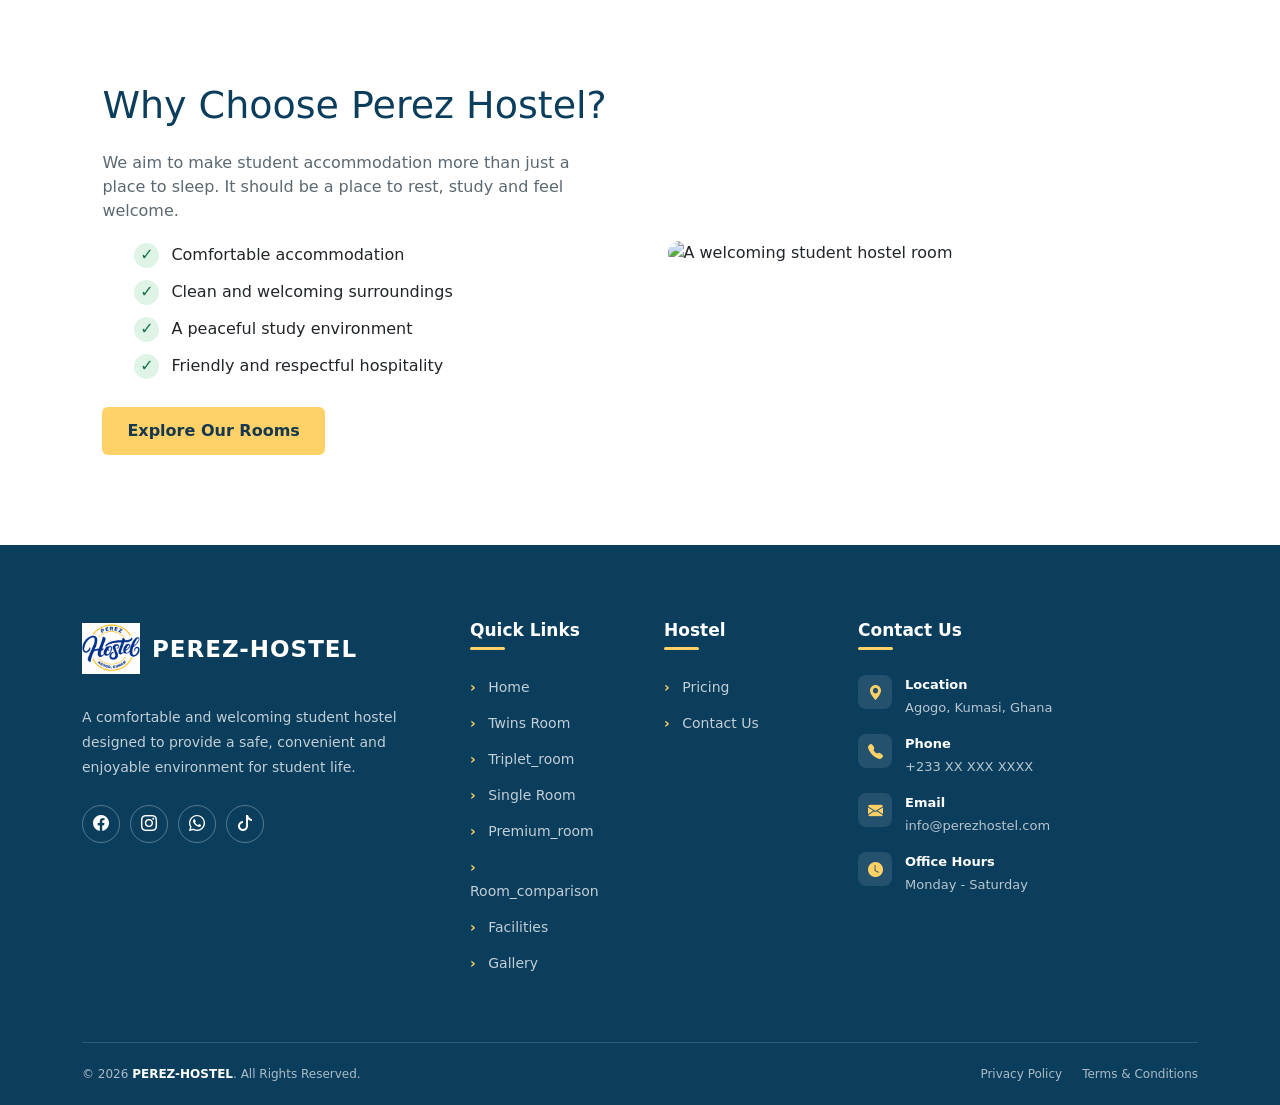
==== commit dd8146f4: "new fixes15" ====
--- a/about.html
+++ b/about.html
@@ -414,13 +414,13 @@
     <!-- Hero Section -->
     <header class="hero">
         <div class="hero-content">
-            <p class="eyebrow">WELCOME TO PEREZ-HOSTEL</p>
-            <h1>More Than a Room,<br>A Place to Feel at Home.</h1>
+            <h1 class="eyebrow">ABOUT US</h1>
+            <!-- <h1>More Than a Room,<br>A Place to Feel at Home.</h1>
             <p>
                 Discover a welcoming environment where students
                 can live comfortably, study peacefully and grow.
-            </p>
-            <a href="#our-story" class="hero-button">Discover Our Story</a>
+            </p> -->
+            <!-- <a href="#our-story" class="hero-button">Discover Our Story</a> -->
         </div>
     </header>
 
@@ -534,14 +534,14 @@
     </section>
 
     <!-- Call to Action -->
-    <section class="cta-section">
+    <!-- <section class="cta-section">
         <h2>Looking for a Place to Call Home?</h2>
         <p>
             Let Perez Hostel be part of your student journey.
             Get in touch to learn more about our accommodation.
         </p>
         <a href="contact.html" class="cta-button">Contact Us</a>
-    </section>
+    </section> -->
 <footer class="hostel-footer">
     
     <div class="container">
--- a/stylesheets/style.css
+++ b/stylesheets/style.css
@@ -1,3 +1,10 @@
+*{
+    margin: 0;
+    padding: 0;
+    box-sizing: border-box;
+    font-family: 'Poppins', system-ui, sans-serif;
+}
+
 /* =========================================
    PEREZ HOSTEL NAVBAR
 ========================================= */
@@ -5,7 +12,7 @@
     width: 48px;
     height: 42px;
     padding: 6px 9px;
-    border: 2px solid lightskyblue;
+    border: 2px solid white;
     border-radius: 8px;
     background-color:transparent;
     transition: 0.3s ease;
@@ -27,7 +34,7 @@
 
     background-size: 100% 100%;
 
-    filter: brightness(0) invert(1);
+    filter: invert(34%) sepia(100%) saturate(2000%) hue-rotate(207deg) brightness(96%) contrast(101%);
 }
 
 /* ======================================== 
@@ -2420,7 +2427,7 @@
         padding: 10px 0;
         z-index:999;
 
-        background-color:lightblue;
+        background-color:white;
 
     }
 
--- a/stylesheets/about.css
+++ b/stylesheets/about.css
@@ -6,9 +6,9 @@
     box-sizing: border-box;
 }
 
-html {
+/* html {
     scroll-behavior: smooth;
-}
+} */
 /* 
 body {
     font-family: Arial, Helvetica, sans-serif;
@@ -74,9 +74,11 @@
 
 /* HERO */
 .hero {
-    height:450px;
-    padding: 90px 8%;
+    /* margin:0; */
+    height:250px;
+    padding-left:500px;
     display: flex;
+    /* text-align: center; */
     align-items: center;
     background:linear-gradient(90deg,rgba(0, 0, 0, 0.5),rgba(0, 0, 0, 0.05)),
         url("/images/hostel.JPG") 
@@ -91,7 +93,7 @@
 
 .eyebrow,
 .section-label {
-    color: #e7a92e;
+    color: white;
     font-weight: bold;
     font-size: 13px;
     letter-spacing: 2px;
@@ -379,8 +381,9 @@
     } */
 
     .hero {
-        min-height: 420px;
+        height: 300px;
         padding: 65px 7%;
+        margin:0;
     }
 
     .about-section,
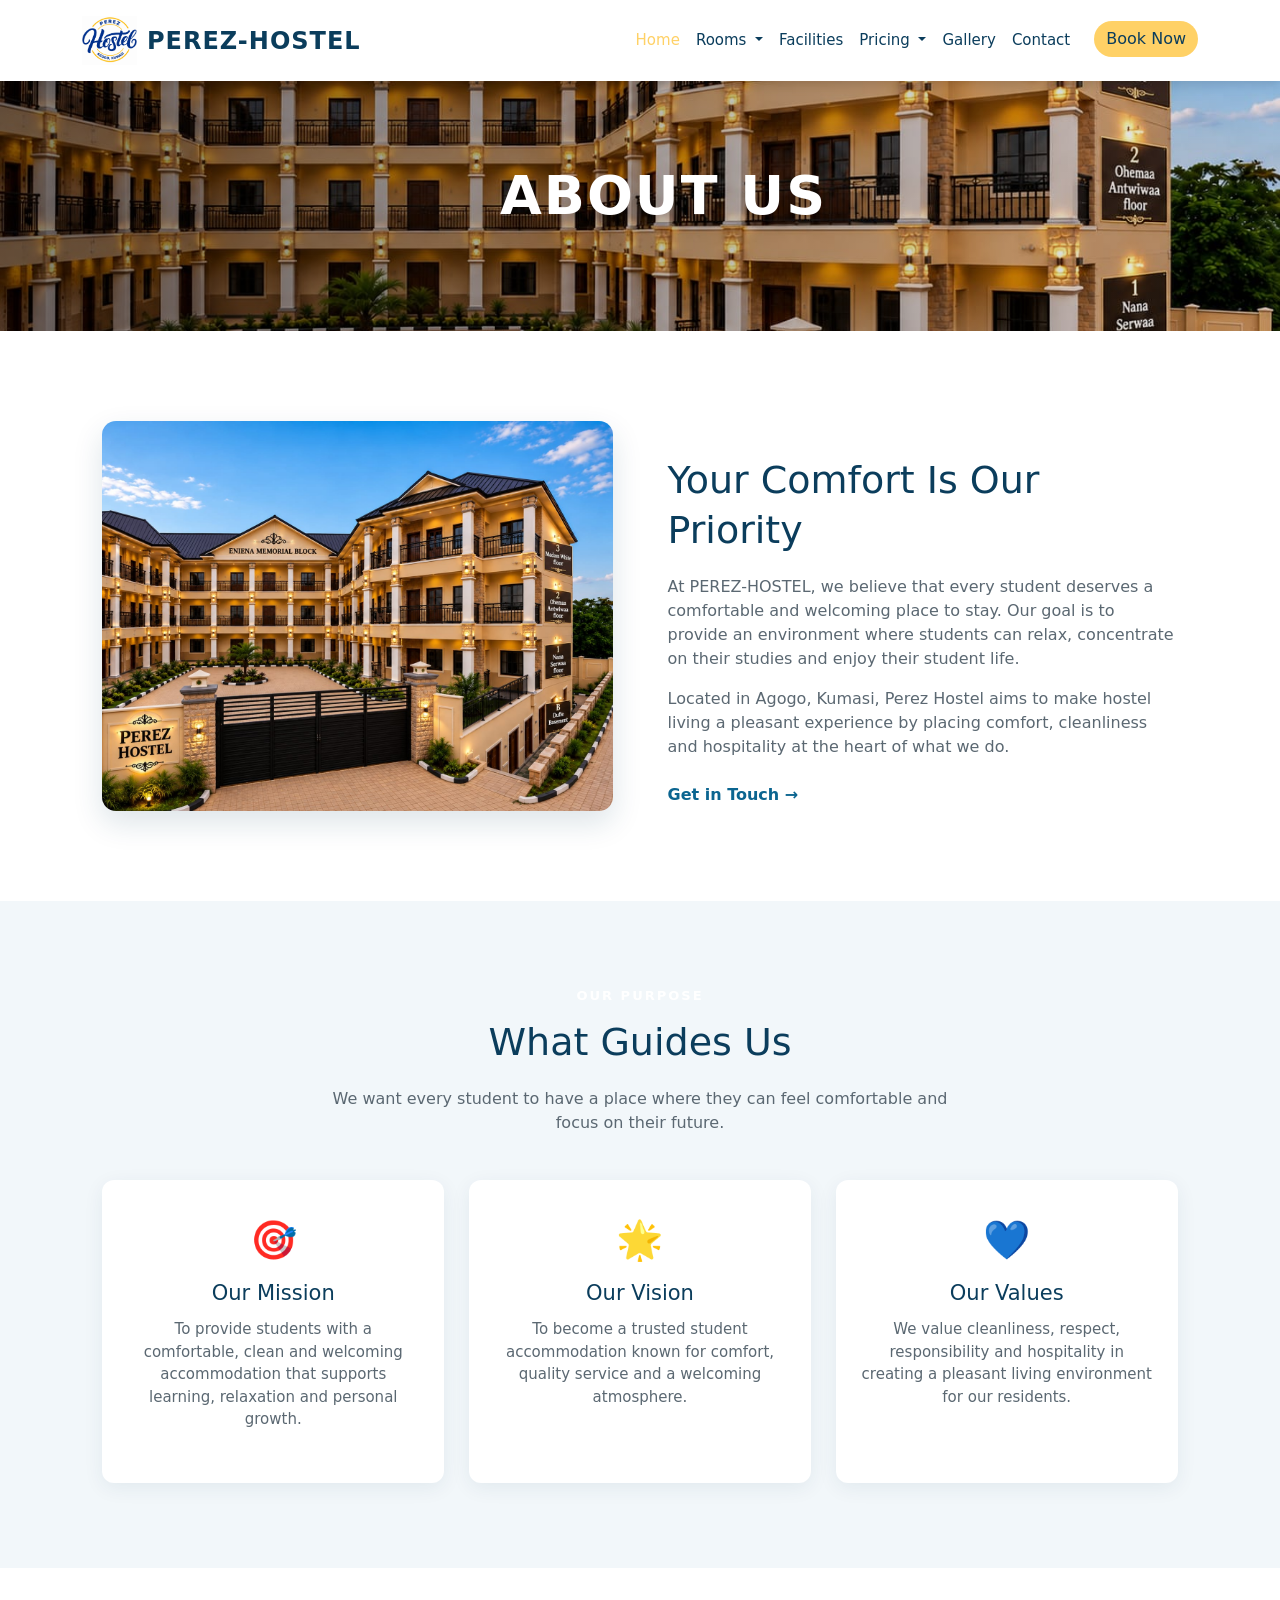
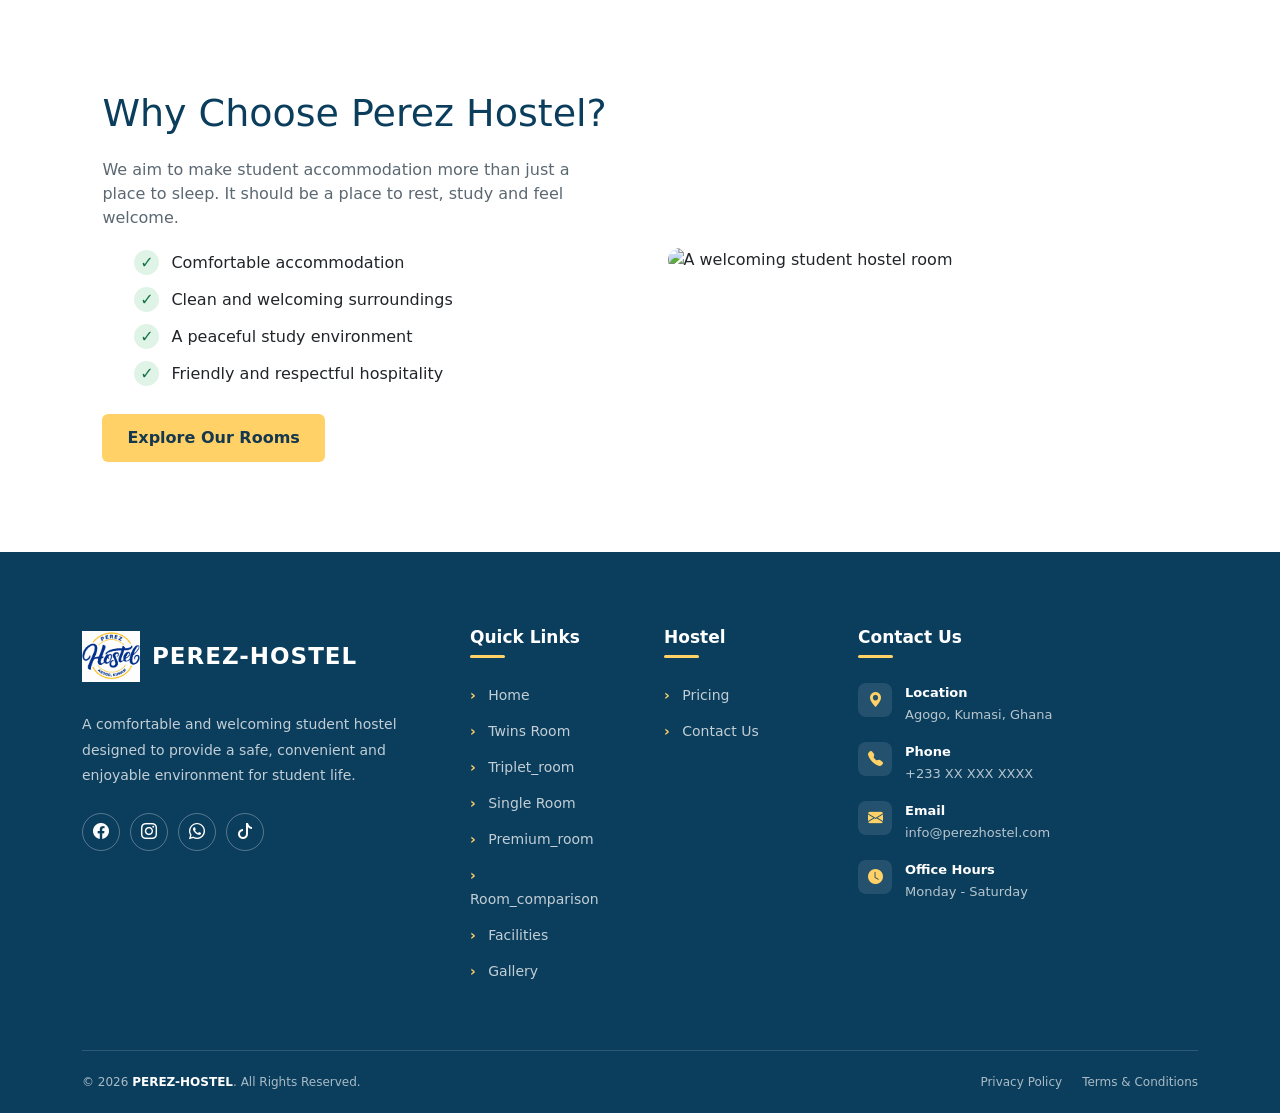
==== commit 3b790df7: "new fixes17" ====
--- a/about.html
+++ b/about.html
@@ -428,7 +428,7 @@
     <section class="about-section" id="our-story">
         <div class="about-image">
             <img
-                src="./images/hostel.jpg"
+                src="/images/hostel.JPG"
                 alt="Comfortable hostel accommodation">
         </div>
 
--- a/stylesheets/about.css
+++ b/stylesheets/about.css
@@ -382,7 +382,7 @@
 
     .hero {
         height: 300px;
-        padding: 65px 7%;
+        padding-left:100px;
         margin:0;
     }
 
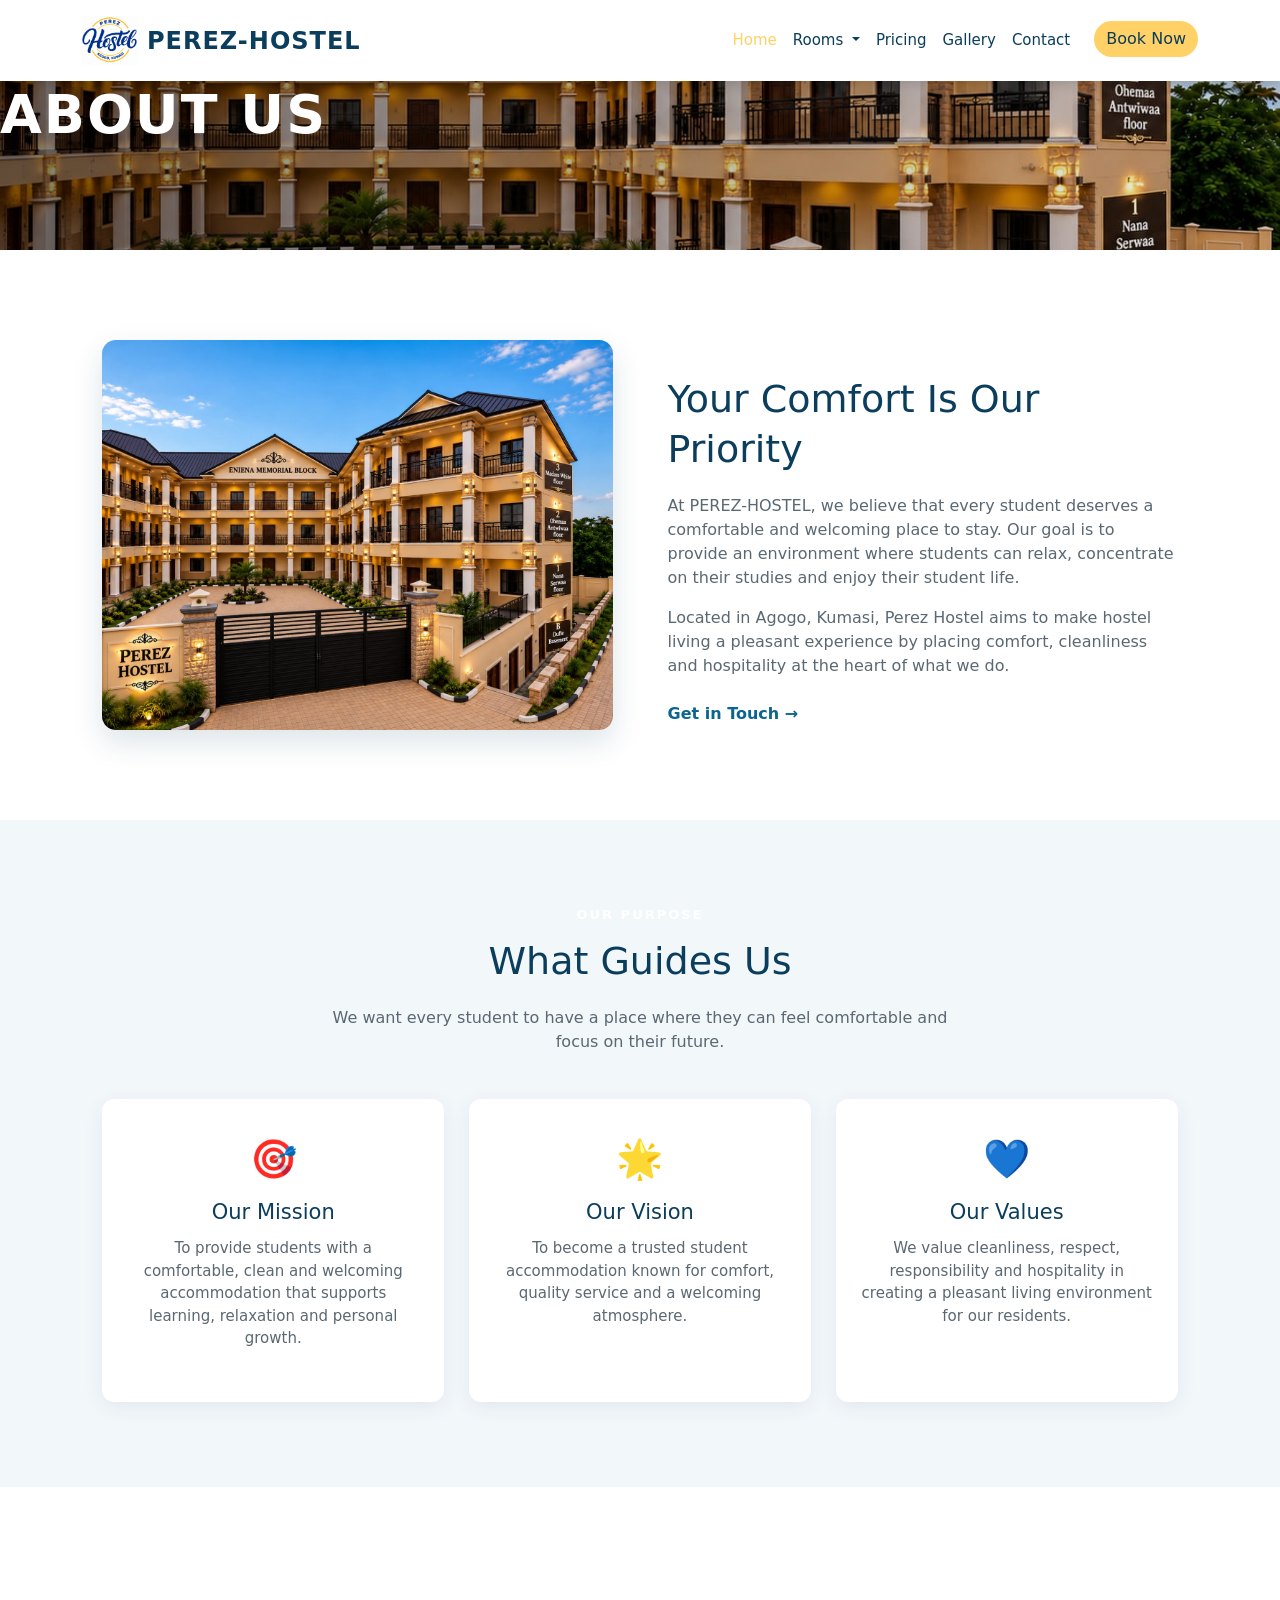
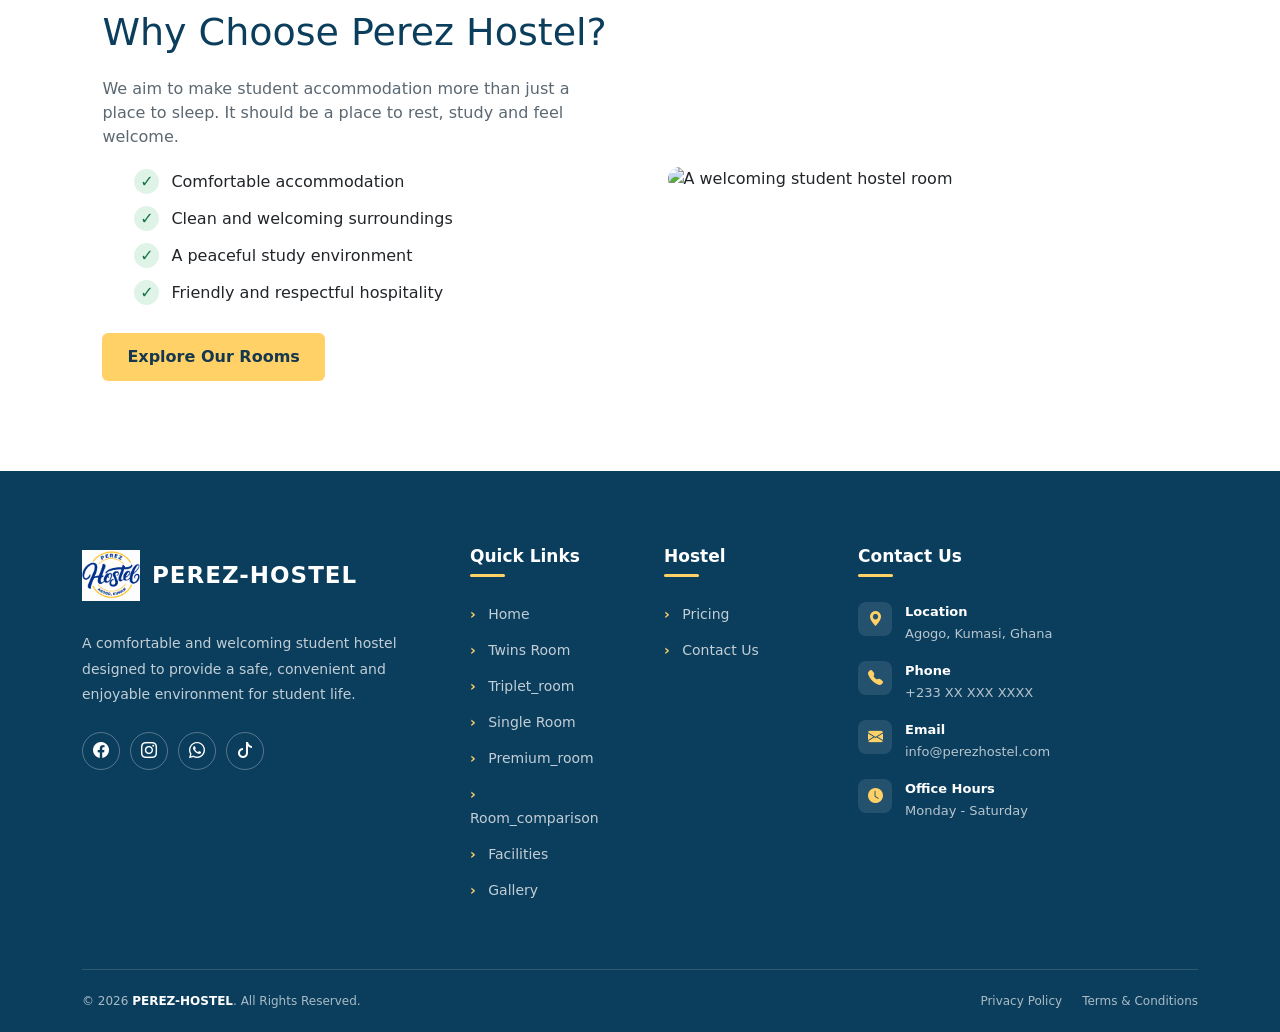
==== commit fe015f8a: "new fixes20" ====
--- a/about.html
+++ b/about.html
@@ -169,63 +169,14 @@
                     </ul>
 
                 </li>
-                <!-- FACILITIES -->
                 <li class="nav-item">
-
                     <a
                         class="nav-link"
-                        href="#facilities">
-                        Facilities
-
-                    </a>
-
+                        href="room_prices.html">
+                        Pricing
+
+                    </a>
                 </li>
-                
-                <!-- =================================
-                     PRICING DROPDOWN
-                ================================== -->
-
-                <li class="nav-item dropdown hostel-dropdown">
-
-                    <a
-                        class="nav-link dropdown-toggle"
-                        href="#"
-                        role="button"
-                        data-bs-toggle="dropdown"
-                        aria-expanded="false">
-                        Pricing
-
-                    </a>
-
-
-                    <ul class="dropdown-menu">
-
-
-                        <li>
-                            <a
-                                class="dropdown-item"
-                                href="pricing.html#rooms">
-
-                                Room Prices
-
-                            </a>
-                        </li>
-
-
-                        <li>
-                            <a
-                                class="dropdown-item"
-                                href="pricing.html#payment">
-                                Payment Plans
-
-                            </a>
-                        </li>
-
-                    </ul>
-
-                </li>
-
-
                 <!-- GALLERY -->
                 <li class="nav-item">
 
--- a/stylesheets/style.css
+++ b/stylesheets/style.css
@@ -335,6 +335,9 @@
 
 .hostel-navbar {
     background-color:#fff;
+    position: fixed;
+    width: 100%;
+    z-index: 999;
     box-shadow: 0 3px 12px rgba(0, 0, 0, 0.15);
 }
 
@@ -2011,7 +2014,6 @@
 
 }
  
-
 /* =========================================
    TABLET
 ========================================= */
@@ -2773,4 +2775,39 @@
         font-size: 14px;
     }
 
+}
+
+/* =========================================
+   REUSABLE SCROLL REVEAL ANIMATIONS
+========================================= */
+
+.js .scroll-reveal {
+    opacity: 0;
+    transform: translateY(80px) scale(0.92);
+    transition:
+        opacity 1s ease,
+        transform 1s cubic-bezier(0.22, 1, 0.36, 1);
+    transition-delay: var(--reveal-delay, 0ms);
+    will-change: opacity, transform;
+}
+
+.js .scroll-reveal[data-reveal="left"] {
+    transform: translateX(-80px) scale(0.92);
+}
+
+.js .scroll-reveal[data-reveal="right"] {
+    transform: translateX(80px) scale(0.92);
+}
+
+.js .scroll-reveal.is-visible {
+    opacity: 1;
+    transform: translate(0, 0) scale(1);
+}
+
+@media (prefers-reduced-motion: reduce) {
+    .js .scroll-reveal {
+        opacity: 1;
+        transform: none;
+        transition: none;
+    }
 }
--- a/stylesheets/about.css
+++ b/stylesheets/about.css
@@ -76,7 +76,8 @@
 .hero {
     /* margin:0; */
     height:250px;
-    padding-left:500px;
+    /* text-align: center; */
+    padding-left:10;
     display: flex;
     /* text-align: center; */
     align-items: center;
@@ -382,7 +383,8 @@
 
     .hero {
         height: 300px;
-        padding-left:100px;
+        /* text-align: center; */
+        padding-left: 10;
         margin:0;
     }
 
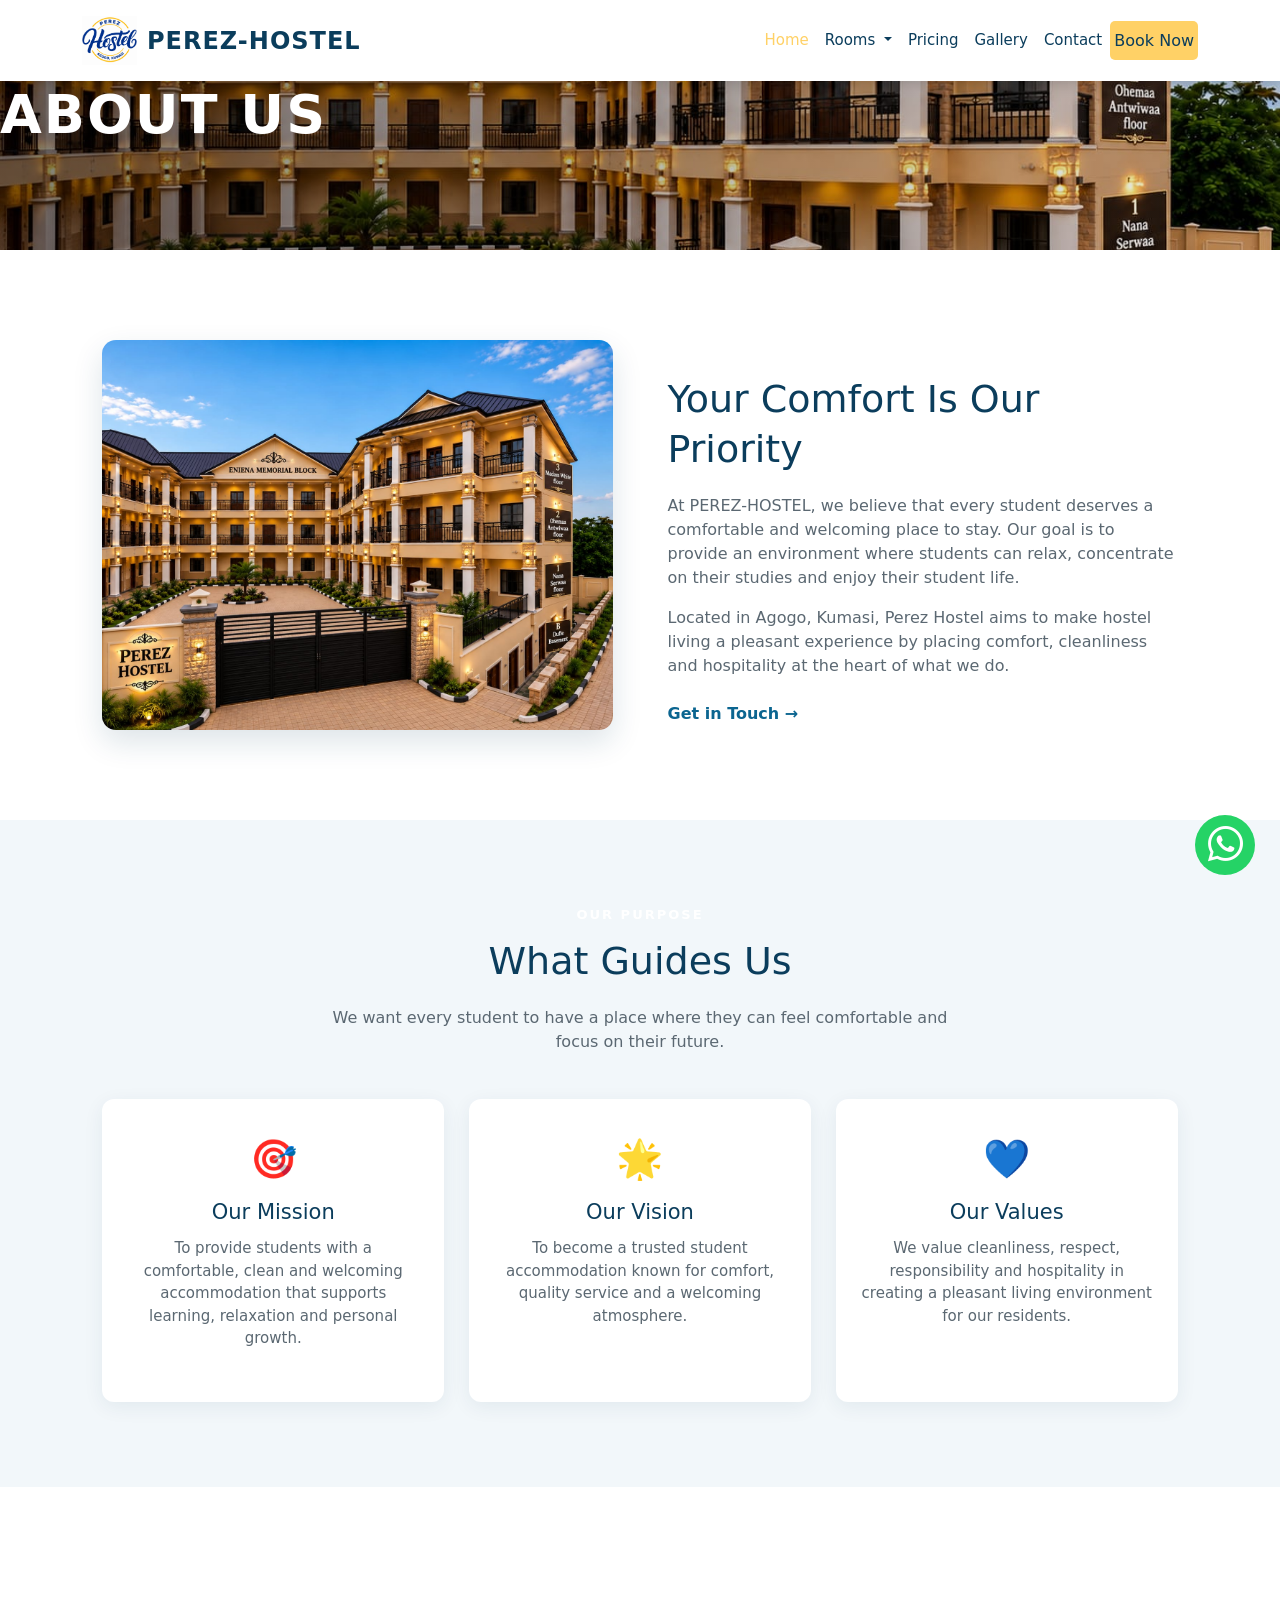
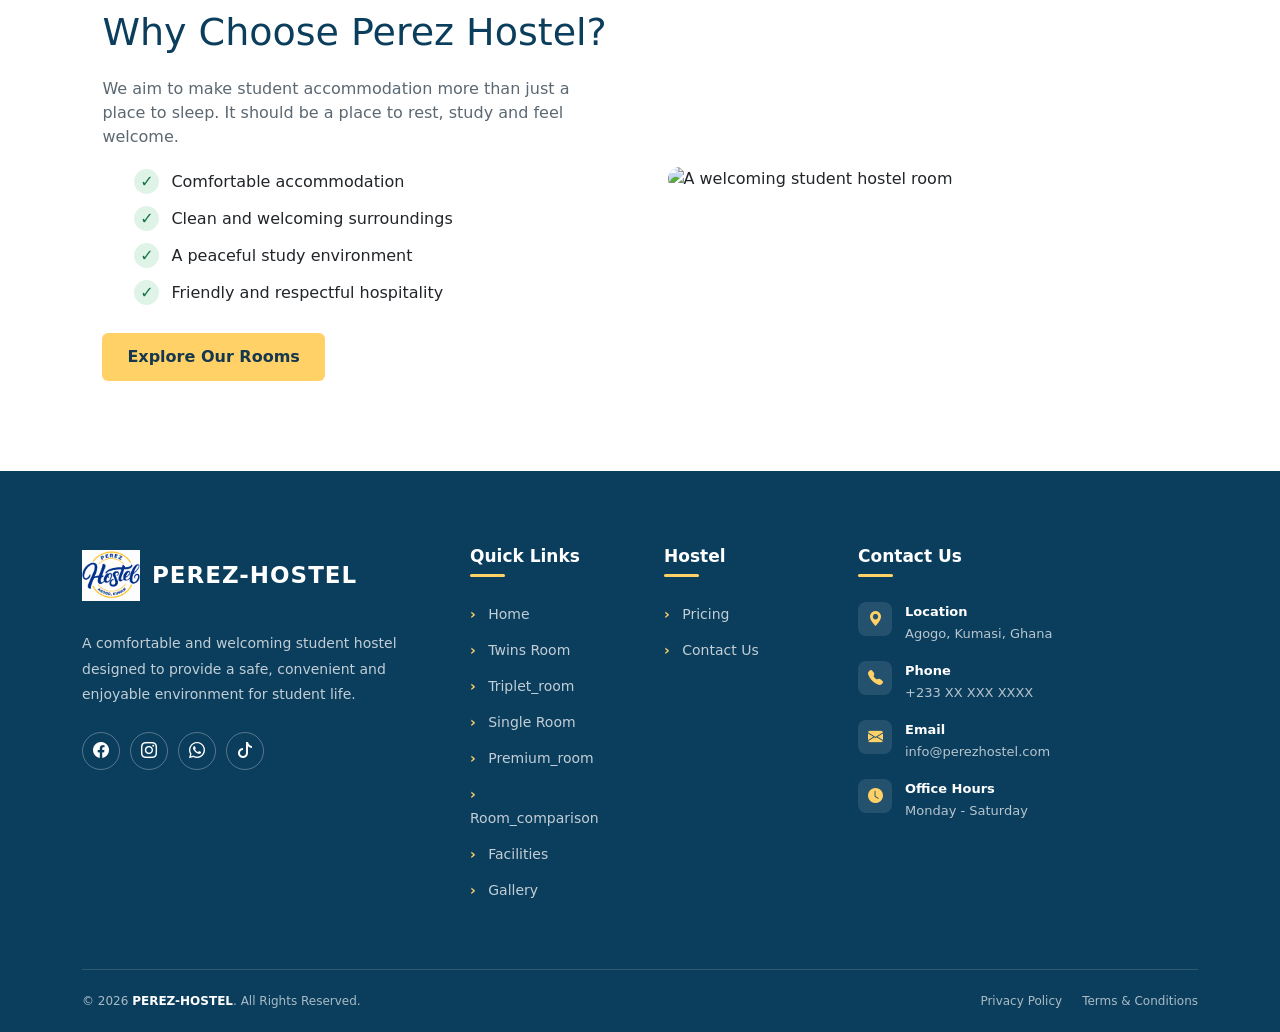
==== commit e6c5aa1e: "new fixes21" ====
--- a/about.html
+++ b/about.html
@@ -29,6 +29,7 @@
     <!-- My CSS -->
     <link rel="stylesheet" href="stylesheets/style.css">
     <link rel="stylesheet" href="stylesheets/booking.css">
+    <script>document.documentElement.classList.add("js");</script>
     <link rel="stylesheet" href="stylesheets/about.css">
 </head>
 <body>
@@ -203,14 +204,9 @@
                 </li>
 
                 <!-- BOOK NOW -->
-                <li class="nav-item ms-lg-3">
-                    <button type="button"
-                        class="btn book-now-btn"
-                        data-bs-toggle="modal"
-                        data-bs-target="#bookingModal">
-                        Book Now 
-                    </button>
-                </li>
+                <button type="button" class="booking-btn" id="bookNowBtn">
+                    Book Now
+                </button>
             </ul>
 
         </div>
@@ -218,151 +214,7 @@
     </div>
 
 </nav>
-    <!-- Booking Success Message -->
-    <div class="container">
-        <div id="bookingSuccess"
-             class="alert alert-success text-center mt-4 d-none"
-             role="status">
-            <i class="bi bi-check-circle-fill"></i>
-            Your demo booking request has been submitted!
-        </div>
-    </div>
-
-    <!-- Booking Form Popup -->
-    <div class="modal fade" id="bookingModal"
-         tabindex="-1" aria-labelledby="bookingModalTitle"
-         aria-hidden="true">
-
-        <div class="modal-dialog modal-dialog-centered modal-lg">
-            <div class="modal-content booking-modal">
-
-                <div class="modal-header">
-                    <div>
-                        <span class="modal-small-title">PEREZ-HOSTEL</span>
-                        <h2 class="modal-title" id="bookingModalTitle">
-                            Book Your Room
-                        </h2>
-                        <p class="mb-0 text-muted small">
-                            Fill in your details below.
-                        </p>
-                    </div>
-
-                    <button type="button" class="btn-close"
-                            data-bs-dismiss="modal"
-                            aria-label="Close"></button>
-                </div>
-
-                <div class="modal-body">
-                    <form id="bookingForm" >
-                        <div class="row g-3">
-                            <div class="col-md-6">
-                                <label for="fullName" class="form-label">
-                                    Full Name
-                                </label>
-                                <input type="text" class="form-control"
-                                       id="fullName" name="fullName"
-                                       placeholder="Enter your full name"
-                                       required>
-                            </div>
-
-                            <div class="col-md-6">
-                                <label for="email" class="form-label">
-                                    Email Address
-                                </label>
-                                <input type="email" class="form-control"
-                                       id="email" name="email"
-                                       placeholder="example@email.com"
-                                       required>
-                            </div>
-
-                            <div class="col-md-6">
-                                <label for="phone" class="form-label">
-                                    Phone Number
-                                </label>
-                                <input type="tel" class="form-control"
-                                       id="phone" name="phone"
-                                       placeholder="Enter phone number"
-                                       required>
-                            </div>
-
-                            <div class="col-md-6">
-                                <label for="roomType" class="form-label">
-                                    Preferred Room
-                                </label>
-                                <select class="form-select" id="roomType"
-                                        name="roomType" required>
-                                    <option value="" selected disabled>
-                                        Select a room
-                                    </option>
-                                    <option value="Single Room">
-                                        Single Room
-                                    </option>
-                                    <option value="Double Room">
-                                        Double Room
-                                    </option>
-                                    <option value="Shared Room">
-                                        Shared Room
-                                    </option>
-                                </select>
-                            </div>
-
-                            <div class="col-md-6">
-                                <label for="checkIn" class="form-label">
-                                    Preferred Check-in Date
-                                </label>
-                                <input type="date" class="form-control"
-                                       id="checkIn" name="checkIn"
-                                       required>
-                            </div>
-
-                            <div class="col-md-6">
-                                <label for="duration" class="form-label">
-                                    Length of Stay
-                                </label>
-                                <select class="form-select" id="duration"
-                                        name="duration" required>
-                                    <option value="" selected disabled>
-                                        Select duration
-                                    </option>
-                                    <option value="1 month">1 month</option>
-                                    <option value="3 months">3 months</option>
-                                    <option value="6 months">6 months</option>
-                                    <option value="1 year">1 year</option>
-                                </select>
-                            </div>
-
-                            <div class="col-12">
-                                <label for="message" class="form-label">
-                                    Additional Information (Optional)
-                                </label>
-                                <textarea class="form-control" id="message"
-                                          name="message" rows="3"
-                                          placeholder="Any questions or special requests?"></textarea>
-                            </div>
-
-                        </div>
-
-                        <div class="d-flex gap-3 mt-4 flex-wrap">
-                            <button type="submit"
-                                class="btn submit-booking-btn">
-                                Submit Booking
-                                <i class="bi bi-check-circle"></i>
-                            </button>
-
-                            <button type="button"
-                                    class="btn cancel-booking-btn"
-                                    data-bs-dismiss="modal">
-                                Cancel
-                            </button>
-                        </div>
-
-                    </form>
-                </div>
-            </div>
-        </div>
-    </div>
-    
-    <!-- Hero Section -->
+<!-- Hero Section -->
     <header class="hero">
         <div class="hero-content">
             <h1 class="eyebrow">ABOUT US</h1>
@@ -772,11 +624,250 @@
 
 </footer>
 </footer>
+
+<!-- Booking Form Popup -->
+<div class="container">
+    <div id="bookingSuccess" class="alert alert-success text-center d-none" role="status">
+        <i class="bi bi-check-circle-fill"></i>
+
+    </div>
+
+</div>
+<div class="modal fade"
+         id="bookingModal"
+         tabindex="-1"
+         aria-labelledby="bookingModalTitle"
+         aria-hidden="true">
+
+        <div class="modal-dialog modal-dialog-centered modal-lg">
+
+            <div class="modal-content booking-modal">
+
+                <!-- Modal Header -->
+                <div class="modal-header">
+
+                    <div>
+                        <span class="modal-small-title">
+                            PEREZ-HOSTEL
+                        </span>
+
+                        <h2 class="modal-title" id="bookingModalTitle">
+                            Book Your Room
+                        </h2>
+
+                        <p class="mb-0 small">
+                            Fill in your details below.
+                        </p>
+                    </div>
+
+                    <button type="button"
+                            class="btn-close"
+                            data-bs-dismiss="modal"
+                            aria-label="Close">
+                    </button>
+
+                </div>
+
+                <!-- Modal Body -->
+                <div class="modal-body p-4">
+
+                    <form id="bookingForm">
+
+                        <div class="row g-3">
+
+                            <!-- Full Name -->
+                            <div class="col-md-6">
+
+                                <label for="fullName" class="form-label">
+                                    Full Name
+                                </label>
+
+                                <input type="text"
+                                       class="form-control"
+                                       id="fullName"
+                                       name="fullName"
+                                       placeholder="Enter your full name"
+                                       required>
+
+                            </div>
+
+                            <!-- Email -->
+                            <div class="col-md-6">
+
+                                <label for="email" class="form-label">
+                                    Email Address
+                                </label>
+
+                                <input type="email"
+                                       class="form-control"
+                                       id="email"
+                                       name="email"
+                                       placeholder="example@email.com"
+                                       required>
+
+                            </div>
+
+                            <!-- Phone -->
+                            <div class="col-md-6">
+
+                                <label for="phone" class="form-label">
+                                    Phone Number
+                                </label>
+
+                                <input type="tel"
+                                       class="form-control"
+                                       id="phone"
+                                       name="phone"
+                                       placeholder="Enter phone number"
+                                       required>
+
+                            </div>
+
+                            <!-- Room Type -->
+                            <div class="col-md-6">
+
+                                <label for="roomType" class="form-label">
+                                    Preferred Room
+                                </label>
+
+                                <select class="form-select"
+                                        id="roomType"
+                                        name="roomType"
+                                        required>
+
+                                    <option value="" selected disabled>
+                                        Select a room
+                                    </option>
+
+                                    <option value="Single Room">
+                                        Single Room
+                                    </option>
+
+                                    <option value="Double Room">
+                                        Double Room
+                                    </option>
+
+                                    <option value="Shared Room">
+                                        Shared Room
+                                    </option>
+
+                                </select>
+
+                            </div>
+
+                            <!-- Check-in Date -->
+                            <div class="col-md-6">
+
+                                <label for="checkIn" class="form-label">
+                                    Check-in Date
+                                </label>
+
+                                <input type="date"
+                                       class="form-control"
+                                       id="checkIn"
+                                       name="checkIn"
+                                       required>
+
+                            </div>
+
+                            <!-- Duration -->
+                            <div class="col-md-6">
+
+                                <label for="duration" class="form-label">
+                                    Length of Stay
+                                </label>
+
+                                <select class="form-select"
+                                        id="duration"
+                                        name="duration"
+                                        required>
+
+                                    <option value="" selected disabled>
+                                        Select duration
+                                    </option>
+
+                                    <option value="1 month">
+                                        1 month
+                                    </option>
+
+                                    <option value="3 months">
+                                        3 months
+                                    </option>
+
+                                    <option value="6 months">
+                                        6 months
+                                    </option>
+
+                                    <option value="1 year">
+                                        1 year
+                                    </option>
+
+                                </select>
+
+                            </div>
+
+                            <!-- Additional Information -->
+                            <div class="col-12">
+
+                                <label for="message" class="form-label">
+                                    Additional Information (Optional)
+                                </label>
+
+                                <textarea class="form-control"
+                                          id="message"
+                                          name="message"
+                                          rows="3"
+                                          placeholder="Any questions or special requests?"></textarea>
+
+                            </div>
+
+                        </div>
+
+                        <!-- Buttons -->
+                        <div class="d-flex gap-3 mt-4 flex-wrap">
+
+                            <button type="submit"
+                                    class="btn submit-booking-btn">
+
+                                Submit Booking
+                                <i class="bi bi-check-circle"></i>
+
+                            </button>
+
+                            <button type="button"
+                                    class="btn cancel-booking-btn"
+                                    data-bs-dismiss="modal">
+
+                                Cancel
+
+                            </button>
+
+                        </div>
+
+                    </form>
+
+                </div>
+
+            </div>
+
+    </div>
+</div>
 <!-- Bootstrap JavaScript
 <script src="https://cdn.jsdelivr.net/npm/bootstrap@5.3.3/dist/js/bootstrap.bundle.min.js"></script> -->
 
     <!-- My JavaScript -->
     <script src="./script/script.js"></script>
 <script src="https://cdn.jsdelivr.net/npm/bootstrap@5.3.3/dist/js/bootstrap.bundle.min.js"></script>
+<a href="https://wa.me/233XXXXXXXXX"
+   class="whatsapp-float"
+   target="_blank"
+   rel="noopener noreferrer"
+   aria-label="Chat with us on WhatsApp">
+
+    <i class="bi bi-whatsapp"></i>
+
+    <span class="whatsapp-text">Chat with us</span>
+
+</a>
 </body>
 </html>
--- a/stylesheets/style.css
+++ b/stylesheets/style.css
@@ -67,7 +67,7 @@
 
     width: 100%;
 
-    min-height: calc(100vh - 90px);
+    min-height: calc(115vh - 90px);
 
     overflow: hidden;
     border-radius: 0 0 14px 14px;
@@ -87,7 +87,7 @@
     left: 0;
 
     width: 100%;
-    height: 100%;
+    /* height: 200%; */
 
     object-fit: cover;
 
@@ -456,15 +456,11 @@
 
 .booking-btn {
     background-color: #ffd166;
-
     color: #0b3d5c;
-
-    font-weight: bold;
-
-    border-radius: 25px;
-
+    font-weight: 500;
+    padding:4px;
+    border-radius:5px;
     border: none;
-
     transition: 0.3s ease;
 }
 
@@ -2014,6 +2010,84 @@
 
 }
  
+/* floating whatsapp icon */
+.whatsapp-float {
+    position: fixed;
+    width: 60px;
+    height: 60px;
+    bottom: 25px;
+    right: 25px;
+    background: #25D366;
+    color: white;
+    border-radius: 50%;
+    display: flex;
+    justify-content: center;
+    align-items: center;
+    font-size: 35px;
+    text-decoration: none;
+    z-index: 1000;
+
+    animation: whatsapp-breath 2s infinite ease-in-out;
+}
+
+/* WhatsApp icon */
+.whatsapp-float i {
+    color: white;
+}
+
+/* Chat with us text */
+.whatsapp-text {
+    position: absolute;
+    bottom: 75px;
+    left: 50%;
+    transform: translateX(-50%) translateY(10px);
+
+    background: #0b3d5c;
+    color: white;
+    font-size: 14px;
+    font-weight: 600;
+    padding: 9px 14px;
+    border-radius: 7px;
+    white-space: nowrap;
+
+    opacity: 0;
+    visibility: hidden;
+    transition: all 0.3s ease;
+}
+
+/* Show text on hover */
+.whatsapp-float:hover .whatsapp-text {
+    opacity: 1;
+    visibility: visible;
+    transform: translateX(-50%) translateY(0);
+}
+
+/* Breathing animation */
+@keyframes whatsapp-breath {
+    0%, 100% {
+        transform: scale(1);
+        box-shadow: 0 0 0 0 rgba(37, 211, 102, 0.5);
+    }
+
+    50% {
+        transform: scale(1.12);
+        box-shadow: 0 0 0 12px rgba(37, 211, 102, 0);
+    }
+}
+
+/* Mobile responsiveness */
+@media (max-width: 768px) {
+    .whatsapp-float {
+        width: 52px;
+        height: 52px;
+        font-size: 30px;
+    }
+
+    .whatsapp-text {
+        font-size: 12px;
+        bottom: 65px;
+    }
+}
 /* =========================================
    TABLET
 ========================================= */
--- a/stylesheets/booking.css
+++ b/stylesheets/booking.css
@@ -80,7 +80,7 @@
     line-height: 1.9;
     margin-bottom: 28px;
 } */
-
+/* 
 .book-now-btn,
 .submit-booking-btn {
     background: #ffd166;
@@ -88,7 +88,7 @@
     font-weight:500;
     border: none;
     border-radius:50px;
-    /* padding: 12px 20px; */
+    padding: 12px 20px;
     transition: .3s ease;
 }
 
@@ -163,15 +163,6 @@
 .cancel-booking-btn:hover {
     background: #edf2f5;
 }
-/* 
-.booking-footer {
-    background: #0b3d5c;
-    color: #fff;
-    text-align: center;
-    padding: 22px 15px;
-    font-size: 13px;
-} */
-
 @media (max-width: 576px) {
     .booking-hero {
         min-height: 420px;
@@ -191,4 +182,118 @@
     .cancel-booking-btn {
         width: 100%;
     }
-}
+} */
+
+
+.booking-overlay {
+    display: none;
+    position: fixed;
+    inset: 0;
+    background: rgba(0, 0, 0, 0.7);
+    z-index: 9999;
+    justify-content: center;
+    align-items: center;
+    padding: 15px;
+}
+
+.booking-overlay.active {
+    display: flex;
+}
+
+.booking-modal {
+    background: white;
+    width: 100%;
+    max-width: 650px;
+    max-height: 90vh;
+    overflow-y: auto;
+    padding: 30px;
+    border-radius: 15px;
+    position: relative;
+}
+
+.booking-modal h2 {
+    color: #0b3d5c;
+    margin-bottom: 8px;
+}
+
+.close-booking {
+    position: absolute;
+    top: 12px;
+    right: 18px;
+    border: none;
+    background: none;
+    font-size: 30px;
+    cursor: pointer;
+}
+
+.booking-modal label {
+    display: block;
+    margin-top: 15px;
+    font-weight: 600;
+}
+
+.booking-modal input,
+.booking-modal select,
+.booking-modal textarea {
+    width: 100%;
+    padding: 11px;
+    border: 1px solid #ddd;
+    border-radius: 7px;
+    margin-top: 5px;
+}
+
+.submit-booking-btn {
+    width: 100%;
+    margin-top: 22px;
+    padding: 13px;
+    background: #0b3d5c;
+    color: white;
+    border: none;
+    border-radius: 7px;
+    cursor: pointer;
+}
+
+.submit-booking-btn:hover {
+    background: #ffd166;
+    color: #0b3d5c;
+}
+
+.booking-success {
+    display: none;
+    text-align: center;
+    padding: 30px 10px;
+    color: #0b3d5c;
+}
+
+.booking-success.show {
+    display: block;
+}
+
+.booking-overlay {
+    display: none;
+    position: fixed;
+    inset: 0;
+    background: rgba(0, 0, 0, 0.7);
+    z-index: 9999;
+    justify-content: center;
+    align-items: center;
+    padding: 15px;
+}
+
+.booking-overlay.active {
+    display: flex;
+}
+
+.close-booking {
+    cursor: pointer;
+    z-index: 10;
+}
+@media (max-width: 576px) {
+    .booking-modal {
+        padding: 22px 16px;
+    }
+
+    .booking-modal h2 {
+        font-size: 22px;
+    }
+}
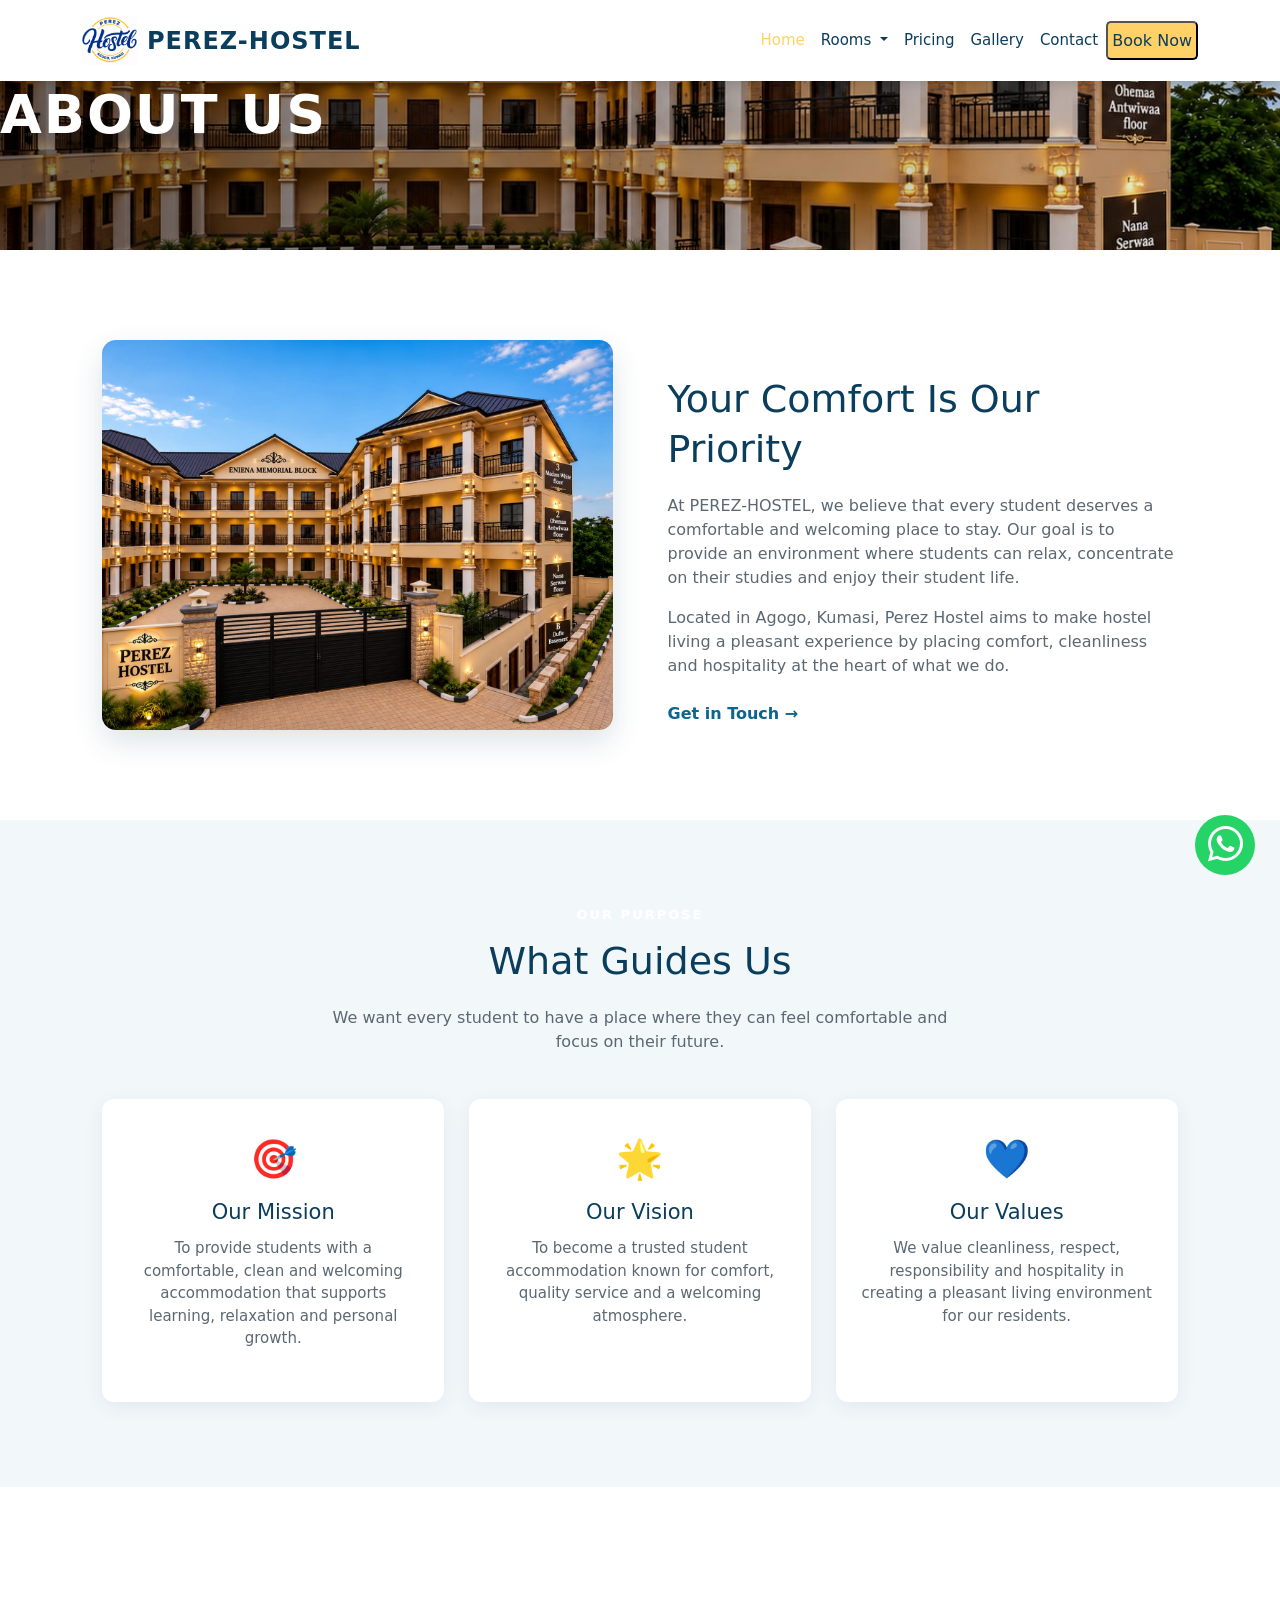
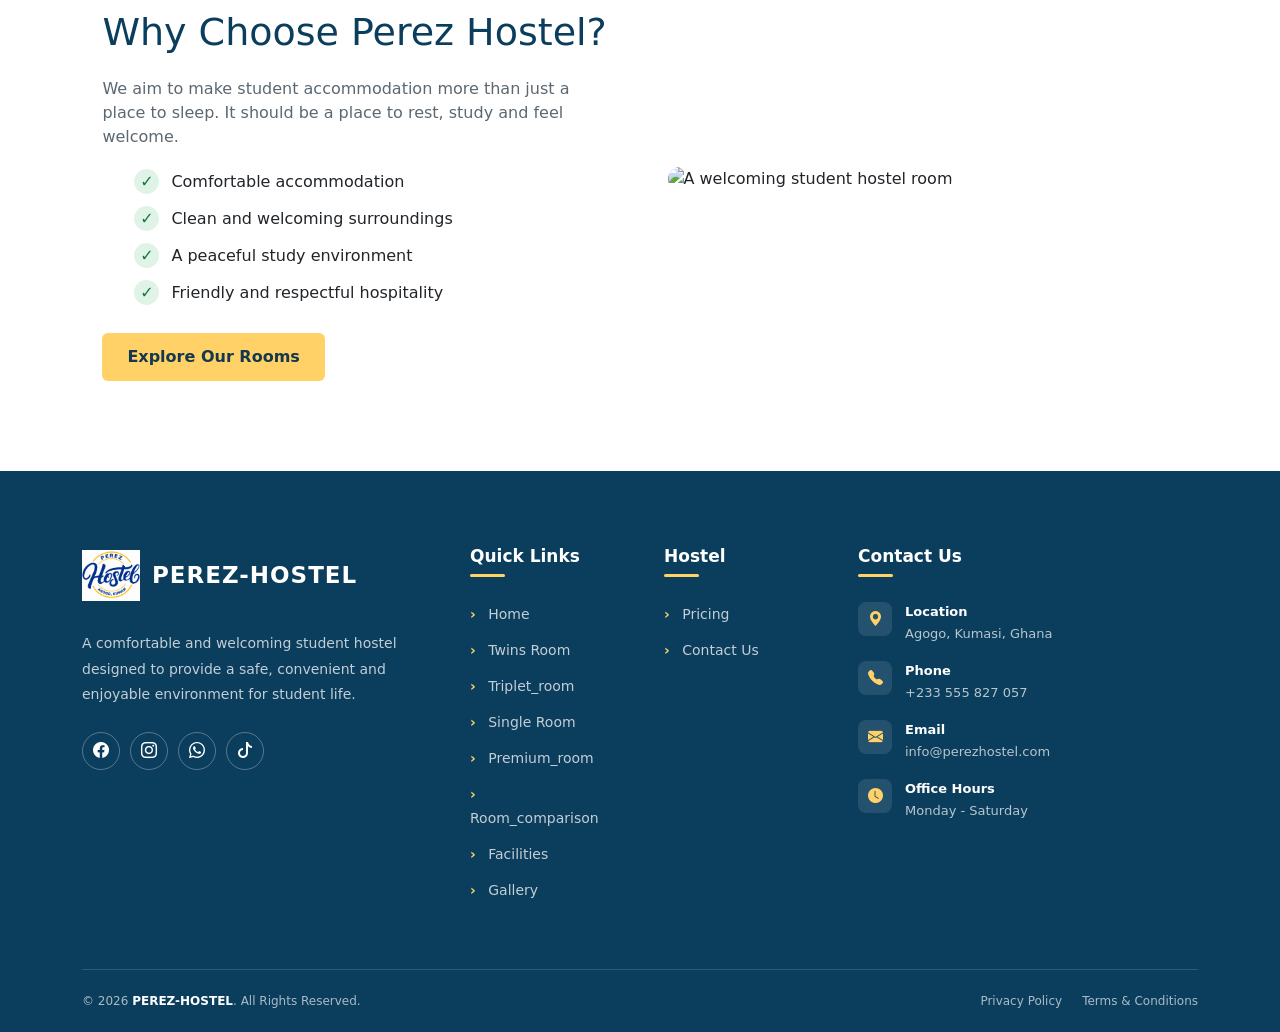
==== commit 7802ca59: "new fixes22" ====
--- a/about.html
+++ b/about.html
@@ -482,7 +482,7 @@
                 <ul class="footer-links">
 
                     <li>
-                        <a href="pricing.html">
+                        <a href="room_prices.html">
                             Pricing
                         </a>
                     </li>
@@ -541,7 +541,7 @@
                             </strong>
 
                             <p>
-                                +233 XX XXX XXXX
+                                +233 555 827 057
                             </p>
 
                         </div>
--- a/stylesheets/style.css
+++ b/stylesheets/style.css
@@ -460,16 +460,15 @@
     font-weight: 500;
     padding:4px;
     border-radius:5px;
-    border: none;
+    /* display: none; */
     transition: 0.3s ease;
 }
 
 
 .booking-btn:hover {
     background-color: white;
-
     color: #0b3d5c;
-
+    /* display:none; */
     transform: translateY(-2px);
 }
 
@@ -2075,6 +2074,34 @@
     }
 }
 
+
+/* =========================================
+   REUSABLE SCROLL REVEAL ANIMATIONS
+========================================= */
+
+.js .scroll-reveal {
+    opacity: 0;
+    transform: translateY(80px) scale(0.92);
+    transition:
+        opacity 1s ease,
+        transform 1s cubic-bezier(0.22, 1, 0.36, 1);
+    transition-delay: var(--reveal-delay, 0ms);
+    will-change: opacity, transform;
+}
+
+.js .scroll-reveal[data-reveal="left"] {
+    transform: translateX(-80px) scale(0.92);
+}
+
+.js .scroll-reveal[data-reveal="right"] {
+    transform: translateX(80px) scale(0.92);
+}
+
+.js .scroll-reveal.is-visible {
+    opacity: 1;
+    transform: translate(0, 0) scale(1);
+}
+
 /* Mobile responsiveness */
 @media (max-width: 768px) {
     .whatsapp-float {
@@ -2851,33 +2878,6 @@
 
 }
 
-/* =========================================
-   REUSABLE SCROLL REVEAL ANIMATIONS
-========================================= */
-
-.js .scroll-reveal {
-    opacity: 0;
-    transform: translateY(80px) scale(0.92);
-    transition:
-        opacity 1s ease,
-        transform 1s cubic-bezier(0.22, 1, 0.36, 1);
-    transition-delay: var(--reveal-delay, 0ms);
-    will-change: opacity, transform;
-}
-
-.js .scroll-reveal[data-reveal="left"] {
-    transform: translateX(-80px) scale(0.92);
-}
-
-.js .scroll-reveal[data-reveal="right"] {
-    transform: translateX(80px) scale(0.92);
-}
-
-.js .scroll-reveal.is-visible {
-    opacity: 1;
-    transform: translate(0, 0) scale(1);
-}
-
 @media (prefers-reduced-motion: reduce) {
     .js .scroll-reveal {
         opacity: 1;
